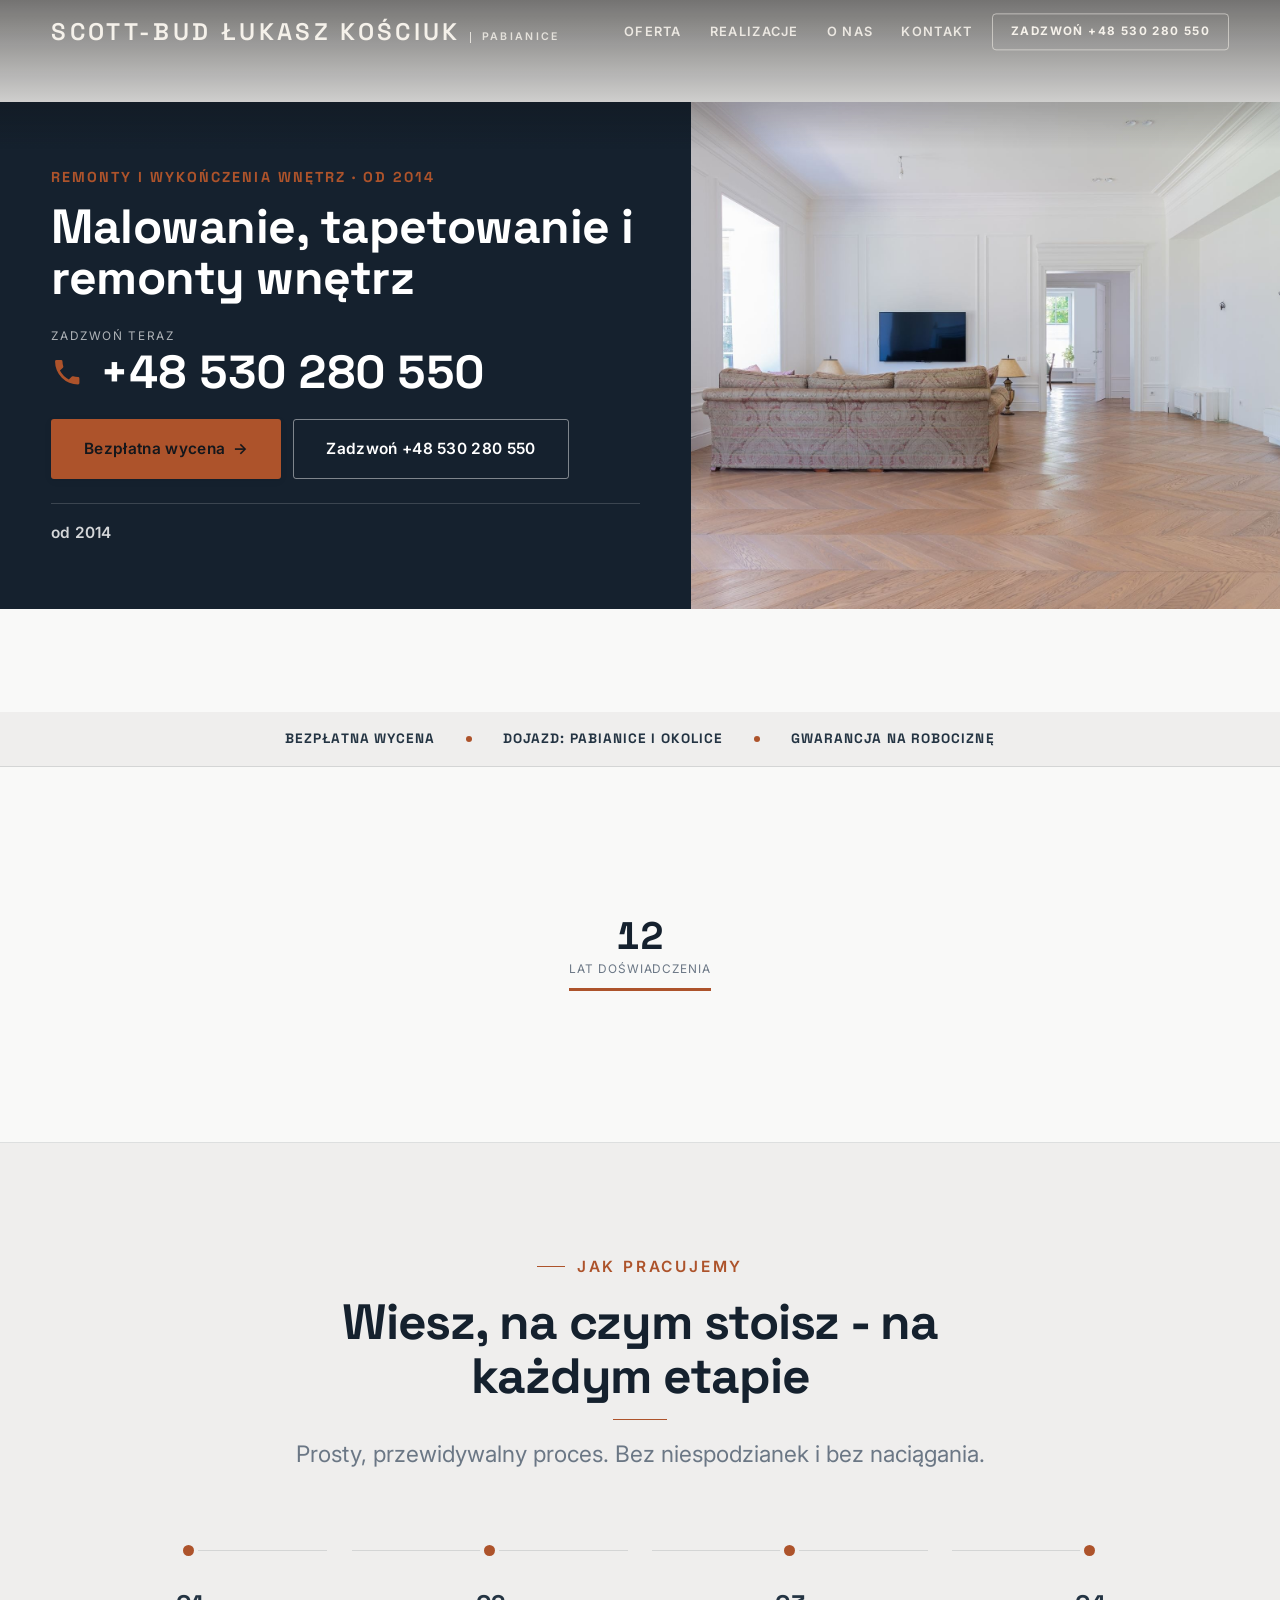
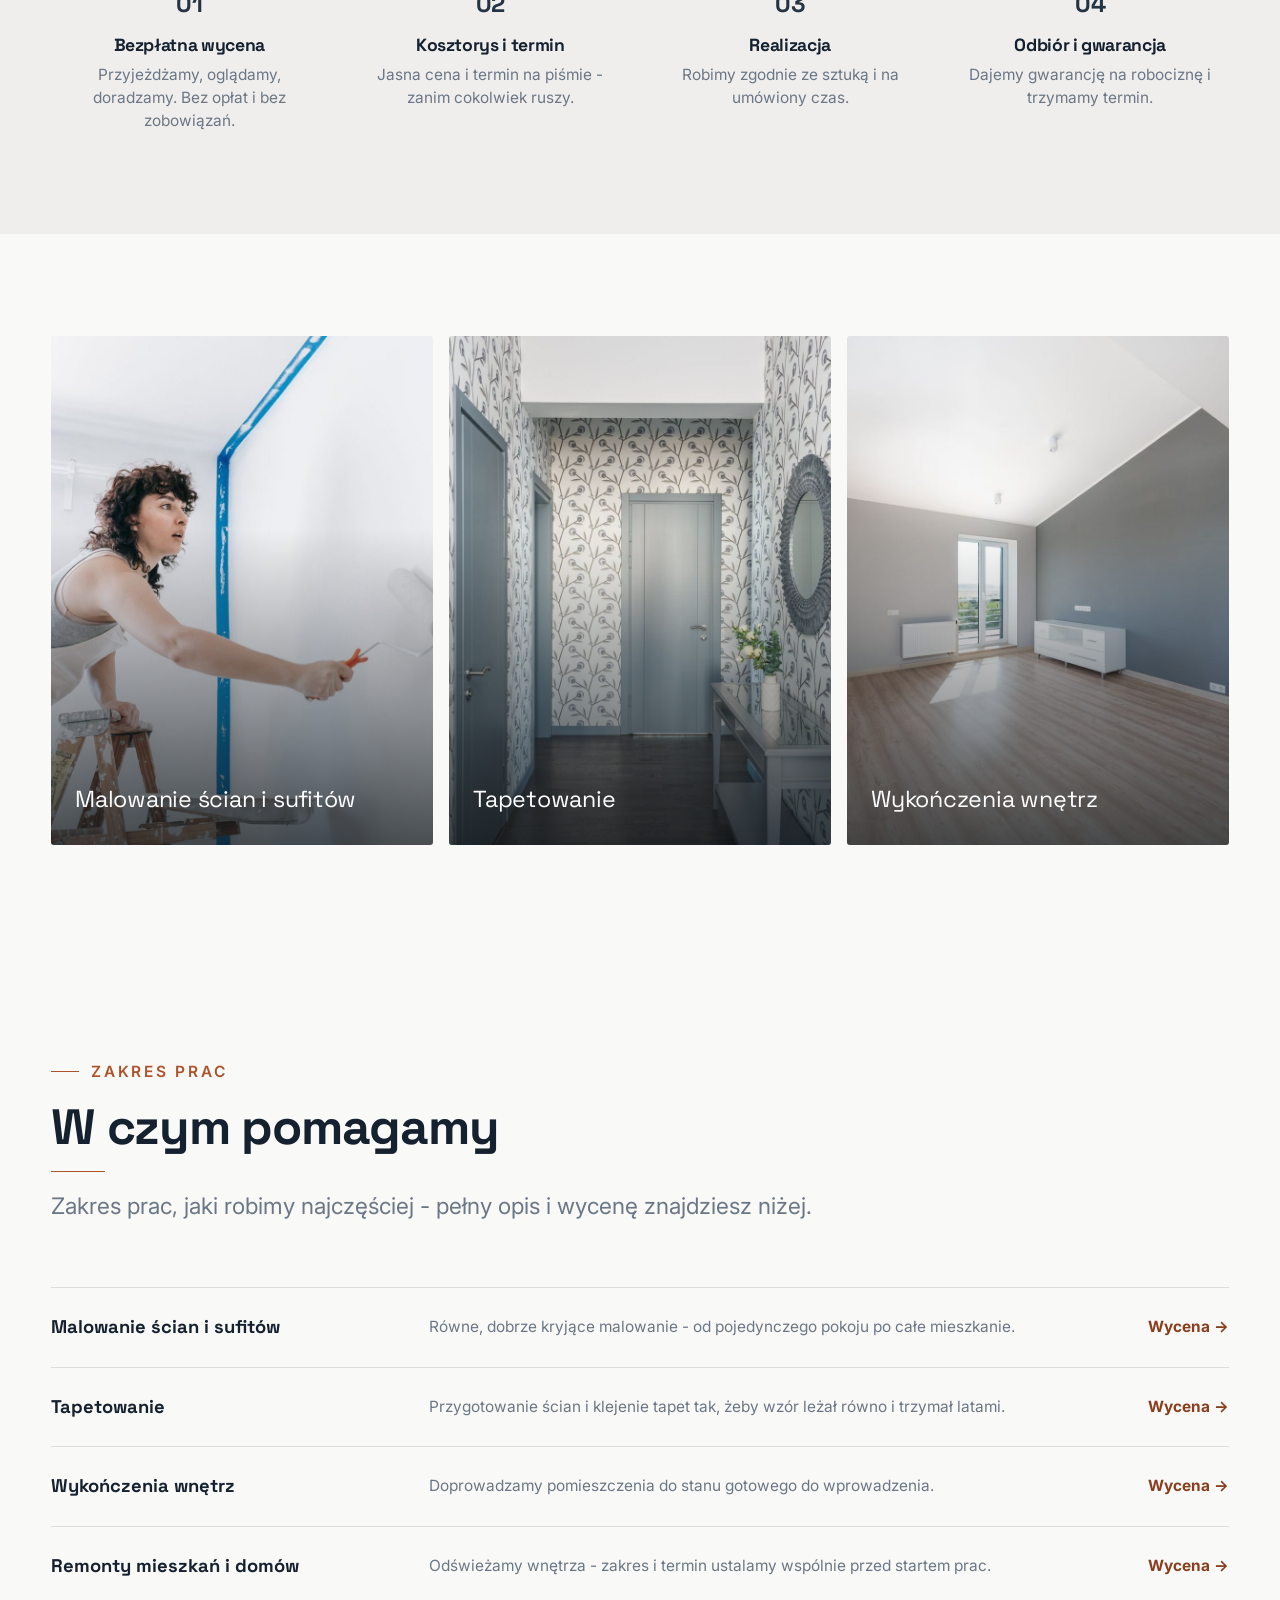
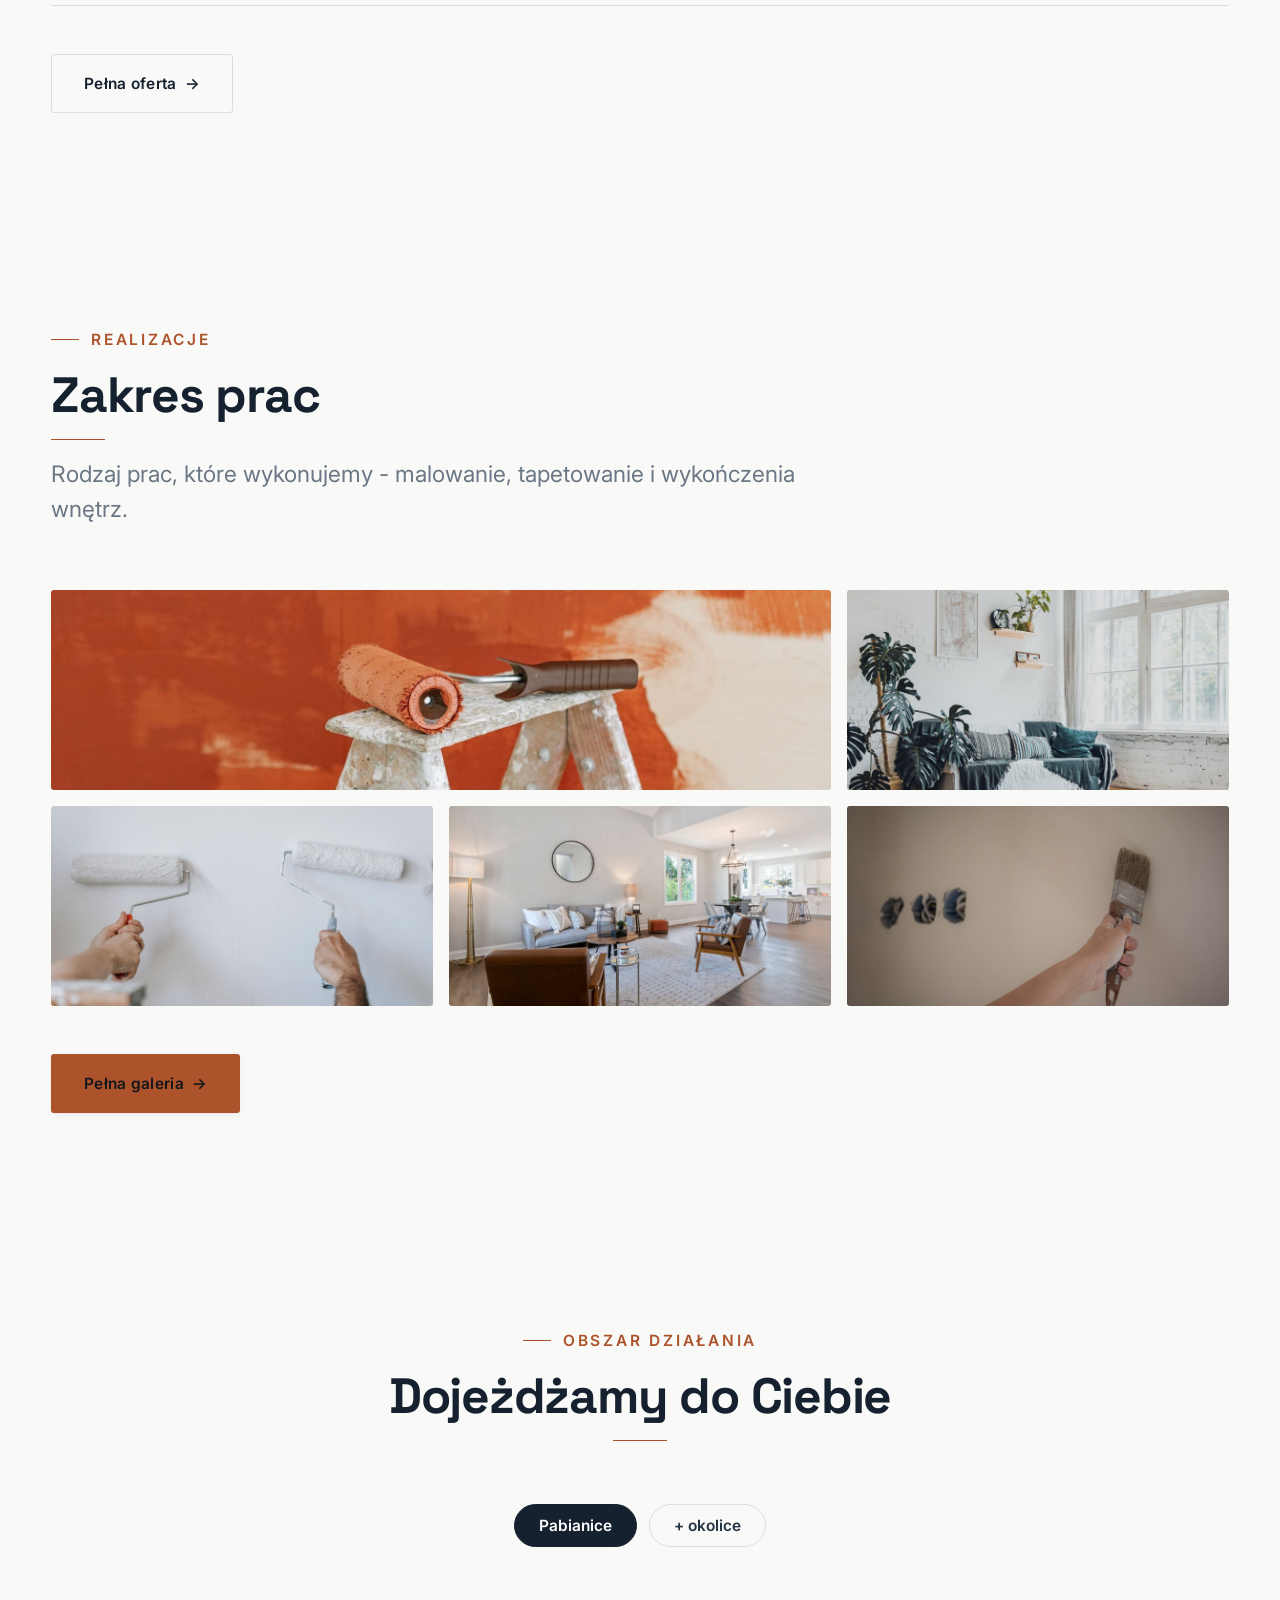
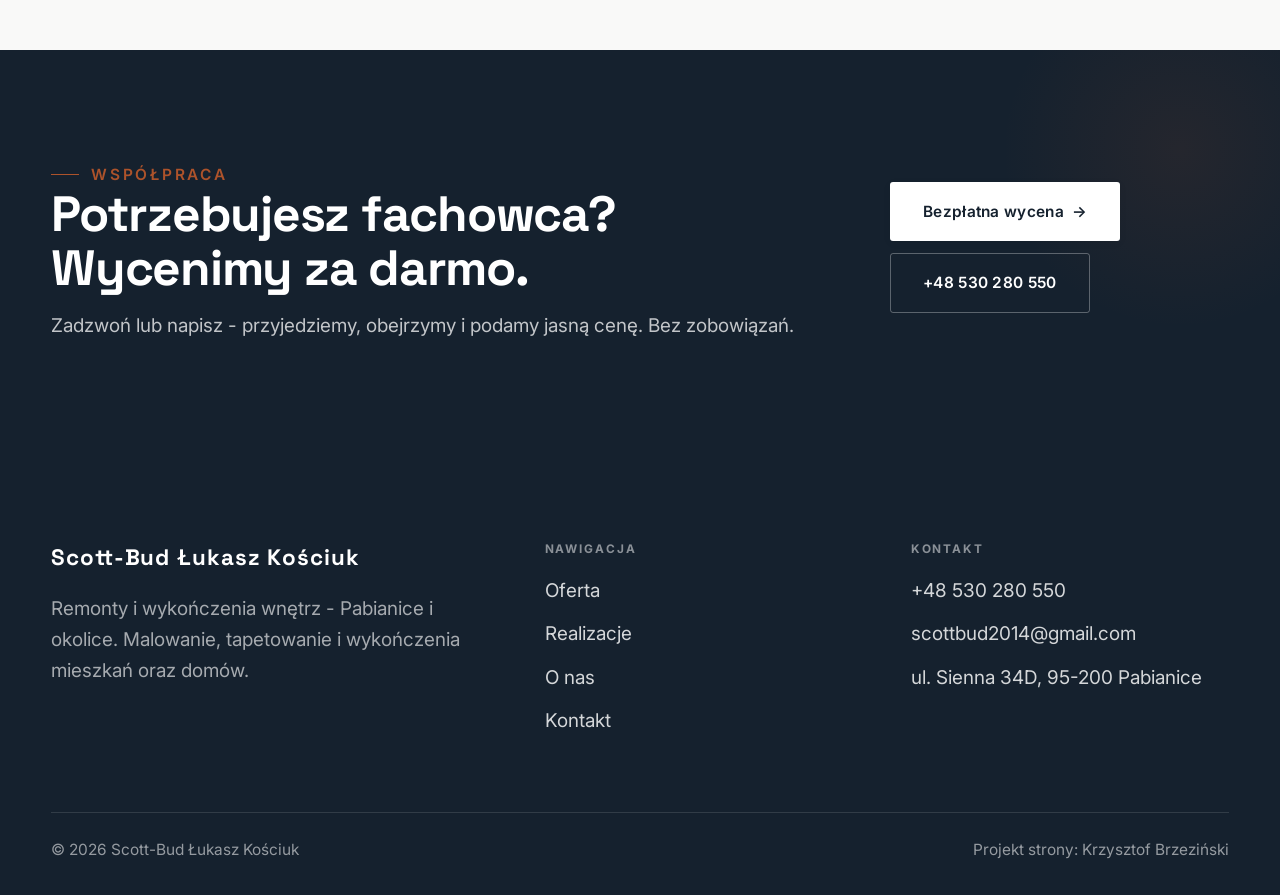
==== index.html @ e12929e9 "Strona demo: scott-bud-kosciuk-lukasz" ====
<!DOCTYPE html>
<html lang="pl">
<head>
<meta charset="UTF-8">
<meta name="viewport" content="width=device-width, initial-scale=1.0">
<title>Scott-Bud Łukasz Kościuk - Remonty i wykończenia wnętrz · Pabianice</title>
<meta name="description" content="Scott-Bud Łukasz Kościuk - malowanie, tapetowanie, remonty i wykończenia wnętrz. Pabianice i okolice, od 2014 roku. Wycena przed pracą. Zadzwoń i umów oględziny.">
<link rel="preconnect" href="https://fonts.googleapis.com">
<link rel="preconnect" href="https://fonts.gstatic.com" crossorigin>
<link href="https://fonts.googleapis.com/css2?family=Space+Grotesk:wght@500;600;700&family=Inter:wght@400;500;600&display=swap" rel="stylesheet">
<link rel="stylesheet" href="assets/styles.css">
</head>
<body>

<header class="nav">
  <div class="wrap nav-inner">
    <a class="brand" href="index.html"><span class="name">Scott-Bud Łukasz Kościuk</span><span class="sub">Pabianice</span></a>
    <nav class="nav-links">
      <a href="oferta.html">Oferta</a>
      <a href="realizacje.html">Realizacje</a>
      <a href="o-nas.html">O nas</a>
      <a href="kontakt.html">Kontakt</a>
      <a href="tel:+48530280550" class="btn btn-accent">Zadzwoń +48 530 280 550</a>
    </nav>
    <button class="nav-toggle" aria-label="Menu"><span></span><span></span><span></span></button>
  </div>
</header>

<section class="hero-fach">
  <img class="hf-photo" src="img/hero.jpg" alt="Scott-Bud Łukasz Kościuk">
  <div class="hf-panel">
      <span class="hf-kicker">Remonty i wykończenia wnętrz · od 2014</span>
      <h1 class="hf-title">Malowanie, tapetowanie i remonty wnętrz</h1>
      <a class="hf-phone" href="tel:+48530280550"><span class="hf-phone-lab">Zadzwoń teraz</span><span class="hf-phone-num"><svg class="ico-tel" width="16" height="16" viewBox="0 0 24 24" fill="none" aria-hidden="true"><path d="M6.6 10.8a15.5 15.5 0 0 0 6.6 6.6l2.2-2.2a1 1 0 0 1 1-.24 11.4 11.4 0 0 0 3.6.58 1 1 0 0 1 1 1V20a1 1 0 0 1-1 1A17 17 0 0 1 3 4a1 1 0 0 1 1-1h3.5a1 1 0 0 1 1 1c0 1.25.2 2.46.58 3.6a1 1 0 0 1-.25 1l-2.23 2.2Z" fill="currentColor"/></svg> +48 530 280 550</span></a>
      <div class="hf-actions">
        <a href="kontakt.html" class="btn btn-accent">Bezpłatna wycena <span class="arr">→</span></a>
        <a href="tel:+48530280550" class="btn btn-ghost hf-ghost">Zadzwoń +48 530 280 550</a>
      </div>
      <div class="hf-trust">od 2014</div>
  </div>
</section>
<section class="fach-promise">
  <div class="wrap">
    <ul class="fp-row reveal"><li>Bezpłatna wycena</li><li>Dojazd: Pabianice i okolice</li><li>Gwarancja na robociznę</li></ul>
  </div>
</section>
<section class="trust-bar">
  <div class="wrap">
    <div class="tb-stats">
      <div class="tb-stat reveal"><span class="tb-num">12</span><span class="tb-lab">lat doświadczenia</span></div>
    </div>
  </div>
</section>
<section class="proces fachowcy">
  <div class="wrap">
    <div class="head center reveal">
      <span class="eyebrow">Jak pracujemy</span>
      <h2>Wiesz, na czym stoisz - na każdym etapie</h2>
      <p>Prosty, przewidywalny proces. Bez niespodzianek i bez naciągania.</p>
    </div>
    <ol class="proces-line">
      <li class="reveal"><span class="pno">01</span><h3>Bezpłatna wycena</h3><p>Przyjeżdżamy, oglądamy, doradzamy. Bez opłat i bez zobowiązań.</p></li>
      <li class="reveal"><span class="pno">02</span><h3>Kosztorys i termin</h3><p>Jasna cena i termin na piśmie - zanim cokolwiek ruszy.</p></li>
      <li class="reveal"><span class="pno">03</span><h3>Realizacja</h3><p>Robimy zgodnie ze sztuką i na umówiony czas.</p></li>
      <li class="reveal"><span class="pno">04</span><h3>Odbiór i gwarancja</h3><p>Dajemy gwarancję na robociznę i trzymamy termin.</p></li>
    </ol>
  </div>
</section>
<section class="gateways-band">
  <div class="wrap">
    <div class="gateways">
      <a href="oferta.html" class="gateway reveal"><img src="img/g1.jpg" alt="Malowanie ścian i sufitów" loading="lazy"><span class="g-ttl">Malowanie ścian i sufitów</span></a>
      <a href="oferta.html" class="gateway reveal"><img src="img/g2.jpg" alt="Tapetowanie" loading="lazy"><span class="g-ttl">Tapetowanie</span></a>
      <a href="oferta.html" class="gateway reveal"><img src="img/g3.jpg" alt="Wykończenia wnętrz" loading="lazy"><span class="g-ttl">Wykończenia wnętrz</span></a>
    </div>
  </div>
</section>
<section class="fach-uslugi">
  <div class="wrap">
    <div class="head reveal">
      <span class="eyebrow">Zakres prac</span>
      <h2>W czym pomagamy</h2>
      <p>Zakres prac, jaki robimy najczęściej - pełny opis i wycenę znajdziesz niżej.</p>
    </div>
    <ul class="fu-list">
      <li class="fu-row reveal"><div class="fu-name">Malowanie ścian i sufitów</div><div class="fu-desc">Równe, dobrze kryjące malowanie - od pojedynczego pokoju po całe mieszkanie.</div><a class="fu-cta" href="kontakt.html">Wycena <span class="arr">→</span></a></li>
      <li class="fu-row reveal"><div class="fu-name">Tapetowanie</div><div class="fu-desc">Przygotowanie ścian i klejenie tapet tak, żeby wzór leżał równo i trzymał latami.</div><a class="fu-cta" href="kontakt.html">Wycena <span class="arr">→</span></a></li>
      <li class="fu-row reveal"><div class="fu-name">Wykończenia wnętrz</div><div class="fu-desc">Doprowadzamy pomieszczenia do stanu gotowego do wprowadzenia.</div><a class="fu-cta" href="kontakt.html">Wycena <span class="arr">→</span></a></li>
      <li class="fu-row reveal"><div class="fu-name">Remonty mieszkań i domów</div><div class="fu-desc">Odświeżamy wnętrza - zakres i termin ustalamy wspólnie przed startem prac.</div><a class="fu-cta" href="kontakt.html">Wycena <span class="arr">→</span></a></li>
    </ul>
    <div style="margin-top:var(--space-7)" class="reveal"><a href="oferta.html" class="btn btn-ghost">Pełna oferta <span class="arr">→</span></a></div>
  </div>
</section>
<section>
  <div class="wrap">
    <div class="head reveal">
      <span class="eyebrow">Realizacje</span>
      <h2>Zakres prac</h2>
      <p>Rodzaj prac, które wykonujemy - malowanie, tapetowanie i wykończenia wnętrz.</p>
    </div>
    <div class="gallery">
      <div class="tile t-two3 reveal"><img src="img/g4.jpg" alt="Kolor na ścianie" loading="lazy"><div class="cap">Kolor na ścianie</div></div>
      <div class="tile t-third reveal"><img src="img/g5.jpg" alt="Salon po remoncie" loading="lazy"><div class="cap">Salon po remoncie</div></div>
      <div class="tile t-third reveal"><img src="img/g6.jpg" alt="Przygotowanie do malowania" loading="lazy"><div class="cap">Przygotowanie do malowania</div></div>
      <div class="tile t-third reveal"><img src="img/g7.jpg" alt="Scott-Bud Łukasz Kościuk" loading="lazy"></div>
      <div class="tile t-third reveal"><img src="img/g8.jpg" alt="Scott-Bud Łukasz Kościuk" loading="lazy"></div>
    </div>
    <div style="margin-top:var(--space-7)" class="reveal"><a href="realizacje.html" class="btn btn-accent">Pełna galeria <span class="arr">→</span></a></div>
  </div>
</section>
<section class="obszar">
  <div class="wrap">
    <div class="head center reveal">
      <span class="eyebrow">Obszar działania</span>
      <h2>Dojeżdżamy do Ciebie</h2>
    </div>
    <ul class="obszar-list reveal"><li class="is-home">Pabianice</li><li>+ okolice</li></ul>
  </div>
</section>
<section class="cta">
  <div class="wrap">
    <div class="reveal">
      <span class="eyebrow">Współpraca</span>
      <h2>Potrzebujesz fachowca? Wycenimy za darmo.</h2>
      <p>Zadzwoń lub napisz - przyjedziemy, obejrzymy i podamy jasną cenę. Bez zobowiązań.</p>
    </div>
    <div class="cta-actions reveal">
      <a href="kontakt.html" class="btn btn-light">Bezpłatna wycena <span class="arr">→</span></a>
      <a href="tel:+48530280550" class="btn btn-ghost" style="color:#fff;border-color:rgba(255,255,255,.3)">+48 530 280 550</a>
    </div>
  </div>
</section>

<footer>
  <div class="wrap">
    <div class="foot-grid">
      <div class="foot-brand">
        <div class="name">Scott-Bud Łukasz Kościuk</div>
        <p>Remonty i wykończenia wnętrz - Pabianice i okolice. Malowanie, tapetowanie i wykończenia mieszkań oraz domów.</p>
      </div>
      <div class="foot-col">
        <h4>Nawigacja</h4>
        <a href="oferta.html">Oferta</a>
        <a href="realizacje.html">Realizacje</a>
        <a href="o-nas.html">O nas</a>
        <a href="kontakt.html">Kontakt</a>
      </div>
      <div class="foot-col">
        <h4>Kontakt</h4>
        <a href="tel:+48530280550">+48 530 280 550</a>
        <a href="mailto:scottbud2014@gmail.com">scottbud2014@gmail.com</a>
        <p>ul. Sienna 34D, 95-200 Pabianice</p>
      </div>
    </div>
    <div class="foot-bot">
      <span>© 2026 Scott-Bud Łukasz Kościuk</span>
      <span>Projekt strony: Krzysztof Brzeziński</span>
    </div>
  </div>
</footer>
<div class="sticky-call"><a class="sc-call" href="tel:+48530280550"><svg class="ico-tel" width="16" height="16" viewBox="0 0 24 24" fill="none" aria-hidden="true"><path d="M6.6 10.8a15.5 15.5 0 0 0 6.6 6.6l2.2-2.2a1 1 0 0 1 1-.24 11.4 11.4 0 0 0 3.6.58 1 1 0 0 1 1 1V20a1 1 0 0 1-1 1A17 17 0 0 1 3 4a1 1 0 0 1 1-1h3.5a1 1 0 0 1 1 1c0 1.25.2 2.46.58 3.6a1 1 0 0 1-.25 1l-2.23 2.2Z" fill="currentColor"/></svg> Zadzwoń</a><a class="sc-quote" href="kontakt.html">Bezpłatna wycena</a></div>

<script src="assets/main.js"></script>
</body>
</html>
---- assets/styles.css ----
/* ============================================================
   STOLBASZ — premium, architektoniczny B2B fit-out
   Jasna paleta, zero brązu. System wg premium-web-craft.
   Projekt strony: Krzysztof Brzeziński
   ============================================================ */

:root{
  /* PALETA — jasna, architektoniczna, chłodna */
  --paper:#F4F6F8;          /* główne tło */
  --paper-2:#E7EBEF;        /* sekcje alternatywne (chłodny jasny szary) */
  --paper-3:#E7EBEF;        /* delikatne wypełnienia */
  --ink:#15212E;            /* tekst główny — chłodny grafit */
  --ink-soft:#243443;       /* nagłówki drugorzędne */
  --muted:#6B7785;          /* tekst poboczny */
  --line:rgba(21,33,46,.12);/* hairline */
  --accent:#E8A317;         /* stonowany petrol-slate — jedyny akcent */
  --accent-d:#C9870C;
  --accent-soft:rgba(232,163,23,.10);
  --dark:#15212E;           /* sekcje ciemne (stopka/CTA) */

  /* ODSTĘPY — skala 4/8 */
  --space-1:4px; --space-2:8px; --space-3:12px; --space-4:16px; --space-5:24px;
  --space-6:32px; --space-7:48px; --space-8:64px; --space-9:96px; --space-10:128px;

  /* TYPOGRAFIA — fluid clamp() (skala podbita 16.07.2026: większe, czytelniejsze litery — uwaga Adama) */
  --text-sm:clamp(.9rem,.87rem + .12vw,1rem);
  --text-base:clamp(1.08rem,1.04rem + .18vw,1.2rem);
  --text-lg:clamp(1.24rem,1.15rem + .34vw,1.44rem);
  --text-h3:clamp(1.34rem,1.22rem + .55vw,1.66rem);
  --text-h2:clamp(2.1rem,1.66rem + 2.1vw,3.1rem);
  --text-h1:clamp(2.9rem,2.1rem + 4vw,5.1rem);

  /* PROMIENIE — architektoniczne, raczej ostre */
  --r-sm:3px; --r-md:6px; --r-lg:10px;

  /* RUCH */
  --ease:cubic-bezier(.25,.46,.45,.94); --dur:.24s;

  /* CIENIE — miękkie, warstwowe */
  --sh-sm:0 1px 2px rgba(16,24,32,.04), 0 2px 8px rgba(16,24,32,.05);
  --sh-md:0 2px 6px rgba(16,24,32,.05), 0 12px 28px -8px rgba(16,24,32,.12);
  --sh-lg:0 6px 14px rgba(16,24,32,.07), 0 26px 56px -18px rgba(16,24,32,.22);

  --hairline:1px solid var(--line);

  --font-display:'Space Grotesk','Inter',sans-serif;
  --font-body:'Inter',sans-serif;
}

*{box-sizing:border-box;margin:0;padding:0}
html{scroll-behavior:smooth}
body{
  font-family:var(--font-body);
  font-size:var(--text-base);
  line-height:1.65;
  color:var(--ink);
  background:var(--paper);
  -webkit-font-smoothing:antialiased;
  text-rendering:optimizeLegibility;
}
img{max-width:100%;display:block}
a{color:inherit;text-decoration:none}

.wrap{width:min(92%,1180px);margin-inline:auto}
section{padding-block:clamp(52px,6.5vw,96px)}

h1,h2,h3{font-family:var(--font-display);font-weight:700;line-height:1.08;letter-spacing:-.02em;color:var(--ink)}
h1{font-size:var(--text-h1);letter-spacing:-.035em}
h2{font-size:var(--text-h2);letter-spacing:-.025em}
h3{font-size:var(--text-h3)}
p{max-width:65ch}

.eyebrow{
  font-family:var(--font-body);
  font-size:var(--text-sm);
  font-weight:600;
  letter-spacing:.18em;
  text-transform:uppercase;
  color:var(--accent);
  display:inline-flex;align-items:center;gap:var(--space-3);
}
.eyebrow::before{content:"";width:28px;height:1px;background:var(--accent);display:inline-block}

.muted{color:var(--muted)}
.lead{font-size:var(--text-lg);line-height:1.55;color:var(--ink-soft);max-width:50ch}

/* ---------- BUTTONS ---------- */
.btn{
  display:inline-flex;align-items:center;gap:var(--space-2);
  font-weight:600;font-size:var(--text-sm);letter-spacing:.02em;
  padding:var(--space-4) var(--space-6);
  border-radius:var(--r-sm);
  transition:transform var(--dur) var(--ease),box-shadow var(--dur) var(--ease),background var(--dur) var(--ease);
  cursor:pointer;border:1px solid transparent;
}
.btn-accent{background:var(--accent);color:#fff;box-shadow:var(--sh-sm)}
.btn-accent:hover{background:var(--accent-d);transform:translateY(-2px);box-shadow:var(--sh-md)}
.btn-accent:active{transform:translateY(0);box-shadow:var(--sh-sm)}
.btn-ghost{background:transparent;color:var(--ink);border-color:var(--line)}
.btn-ghost:hover{border-color:var(--accent);color:var(--accent);transform:translateY(-2px)}
.btn-light{background:#fff;color:var(--ink);box-shadow:var(--sh-sm)}
.btn-light:hover{transform:translateY(-2px);box-shadow:var(--sh-md)}
.btn .arr{transition:transform var(--dur) var(--ease)}
.btn:hover .arr{transform:translateX(4px)}

/* ---------- NAV ---------- */
.nav{
  position:sticky;top:0;z-index:50;
  background:color-mix(in srgb,var(--paper) 88%,transparent);
  backdrop-filter:saturate(140%) blur(10px);
  border-bottom:var(--hairline);
}
.nav-inner{display:flex;align-items:center;justify-content:space-between;height:72px}
.brand{display:flex;flex-direction:column;line-height:1}
.brand .name{font-family:var(--font-display);font-weight:800;font-size:1.35rem;letter-spacing:.04em}
.brand .sub{font-size:.62rem;letter-spacing:.34em;text-transform:uppercase;color:var(--muted);margin-top:5px}
.nav-links{display:flex;align-items:center;gap:var(--space-6)}
.nav-links a{font-size:var(--text-sm);font-weight:500;color:var(--ink-soft);position:relative;padding-block:4px;transition:color var(--dur) var(--ease)}
.nav-links a::after{content:"";position:absolute;left:0;bottom:0;width:0;height:1.5px;background:var(--accent);transition:width var(--dur) var(--ease)}
.nav-links a:hover,.nav-links a.active{color:var(--ink)}
.nav-links a:hover::after,.nav-links a.active::after{width:100%}
.nav-links .btn{padding:var(--space-2) var(--space-5)}
/* przyciski w nav: właściwy kolor (przebij .nav-links a) + bez podkreślenia */
.nav-links a.btn-accent{color:#fff}
.nav-links a.btn-ghost,.nav-links a.btn-light{color:var(--ink)}
.nav-links a.btn::after{display:none}
.nav-toggle{display:none;background:none;border:none;cursor:pointer;flex-direction:column;gap:5px;padding:8px}
.nav-toggle span{width:24px;height:2px;background:var(--ink);transition:var(--dur)}

/* ---------- HERO (split) ---------- */
.hero{position:relative;overflow:hidden;border-bottom:var(--hairline)}
.hero-grid{display:grid;grid-template-columns:1.05fr .95fr;gap:clamp(24px,4vw,60px);align-items:center;
  padding-block:clamp(36px,4.5vw,64px)}
.hero-copy .eyebrow{margin-bottom:var(--space-5)}
.hero-copy h1{margin-bottom:var(--space-5)}
.hero-copy .lead{margin-bottom:var(--space-7)}
.hero-actions{display:flex;flex-wrap:wrap;gap:var(--space-4)}
.hero-art{position:relative;aspect-ratio:4/3;border-radius:var(--r-lg);overflow:hidden;box-shadow:var(--sh-lg)}
.hero-art img{width:100%;height:100%;object-fit:cover}
.hero-art::after{content:"";position:absolute;inset:0;background:linear-gradient(180deg,transparent 55%,rgba(18,24,28,.28))}
.hero-badge{position:absolute;left:var(--space-5);bottom:var(--space-5);z-index:2;
  background:rgba(252,252,251,.94);backdrop-filter:blur(4px);
  border-radius:var(--r-md);padding:var(--space-4) var(--space-5);box-shadow:var(--sh-md);max-width:78%}
.hero-badge strong{display:block;font-family:var(--font-display);font-size:1rem;letter-spacing:-.01em}
.hero-badge span{font-size:var(--text-sm);color:var(--muted)}

/* ---------- HERO duży / kinowy (strona główna) ---------- */
.hero-cine{position:relative;min-height:clamp(560px,82vh,840px);min-height:clamp(560px,82svh,840px);display:flex;align-items:center;overflow:hidden;border-bottom:var(--hairline)}
.hero-cine>img{position:absolute;inset:0;width:100%;height:100%;object-fit:cover;z-index:0}
.hero-cine::after{content:"";position:absolute;inset:0;z-index:1;
  background:linear-gradient(95deg,rgba(13,18,23,.86) 0%,rgba(13,18,23,.64) 32%,rgba(13,18,23,.24) 62%,rgba(13,18,23,.04) 100%)}
.hero-cine .wrap{position:relative;z-index:2;padding-block:var(--space-8)}
.hero-cine .hero-copy{max-width:660px}
.hero-cine .eyebrow{color:#fff;margin-bottom:var(--space-5)}
.hero-cine .eyebrow::before{background:#fff}
.hero-cine h1{color:#fff;margin-bottom:var(--space-5);font-size:clamp(2.9rem,2rem + 4.4vw,5.2rem)}
.hero-cine .lead{color:rgba(255,255,255,.92);max-width:48ch;margin-bottom:var(--space-7)}
.hero-cine .hero-actions{display:flex;flex-wrap:wrap;gap:var(--space-4)}
@media(max-width:680px){
  .hero-cine{min-height:clamp(520px,76vh,640px);min-height:clamp(520px,76svh,640px);align-items:flex-end}
  .hero-cine::after{background:linear-gradient(0deg,rgba(13,18,23,.9) 6%,rgba(13,18,23,.45) 55%,rgba(13,18,23,.25) 100%)}
  .hero-cine .wrap{padding-bottom:var(--space-9)}
}

/* full-bleed hero variant (podstrony) */
.pagehead{position:relative;min-height:46vh;min-height:46svh;display:flex;align-items:flex-end;overflow:hidden;border-bottom:var(--hairline)}
.pagehead img{position:absolute;inset:0;width:100%;height:100%;object-fit:cover}
.pagehead::after{content:"";position:absolute;inset:0;background:linear-gradient(180deg,rgba(18,24,28,.25),rgba(18,24,28,.62))}
.pagehead .wrap{position:relative;z-index:2;padding-block:var(--space-9);color:#fff}
.pagehead h1{color:#fff;max-width:18ch}
.pagehead .eyebrow{color:#fff}
.pagehead .eyebrow::before{background:#fff}
.pagehead p{color:rgba(255,255,255,.86);margin-top:var(--space-4);max-width:54ch}

/* ---------- STRIP (pasek skrótów / liczby) ---------- */
.strip{background:var(--dark);color:#fff}
.strip .wrap{display:grid;grid-template-columns:repeat(4,1fr);gap:var(--space-6);padding-block:var(--space-8)}
.strip .item .k{font-family:var(--font-display);font-size:clamp(1.6rem,1.2rem + 1.4vw,2.4rem);font-weight:800;letter-spacing:-.02em;color:#fff}
.strip .item .v{font-size:var(--text-sm);color:rgba(255,255,255,.66);margin-top:var(--space-2);line-height:1.45}
.strip .item{border-left:2px solid var(--accent);padding-left:var(--space-5)}

/* ---------- SECTION HEAD ---------- */
.head{max-width:48rem;margin-bottom:var(--space-8)}
.head.center{margin-inline:auto;text-align:center}
.head .eyebrow{margin-bottom:var(--space-4)}
.head h2{margin-bottom:var(--space-4)}
.head p{color:var(--muted);font-size:var(--text-lg);line-height:1.55}
.head.center p{margin-inline:auto}

/* ---------- INTRO SPLIT ---------- */
.split{display:grid;grid-template-columns:.92fr 1.08fr;gap:clamp(28px,5vw,80px);align-items:center}
.split.rev{grid-template-columns:1.08fr .92fr}
.split.rev .split-art{order:-1}
.split-art{position:relative;aspect-ratio:5/4;border-radius:var(--r-lg);overflow:hidden;box-shadow:var(--sh-lg)}
.split-art img{width:100%;height:100%;object-fit:cover}
.split-copy h2{margin-bottom:var(--space-5)}
.split-copy p+p{margin-top:var(--space-4)}
.split-copy .btn{margin-top:var(--space-6)}

/* ---------- SERVICES (zakres) ---------- */
.svc-grid{display:grid;grid-template-columns:repeat(auto-fit,minmax(280px,1fr));gap:var(--space-5)}
.svc{background:#fff;border:var(--hairline);border-radius:var(--r-md);padding:var(--space-7) var(--space-6);
  transition:transform var(--dur) var(--ease),box-shadow var(--dur) var(--ease),border-color var(--dur) var(--ease);
  position:relative;overflow:hidden}
.svc::before{content:"";position:absolute;left:0;top:0;width:3px;height:0;background:var(--accent);transition:height var(--dur) var(--ease)}
.svc:hover{transform:translateY(-4px);box-shadow:var(--sh-md);border-color:transparent}
.svc:hover::before{height:100%}
.svc .ic{font-family:var(--font-display);font-size:.8rem;font-weight:700;letter-spacing:.12em;color:var(--accent);margin-bottom:var(--space-4)}
.svc h3{margin-bottom:var(--space-3);font-size:1.22rem}
.svc p{color:var(--muted);font-size:var(--text-base);line-height:1.6}

/* big detailed service rows */
.svc-row{display:grid;grid-template-columns:.8fr 1.2fr;gap:clamp(20px,4vw,60px);align-items:center;padding-block:var(--space-8)}
.svc-row+.svc-row{border-top:var(--hairline)}
.svc-row.rev{grid-template-columns:1.2fr .8fr}
.svc-row.rev .svc-row-art{order:-1}
.svc-row-art{aspect-ratio:4/3;border-radius:var(--r-md);overflow:hidden;box-shadow:var(--sh-md)}
.svc-row-art img{width:100%;height:100%;object-fit:cover}
.svc-row h3{font-size:1.5rem;margin-bottom:var(--space-4)}
.svc-row .num{font-family:var(--font-display);font-size:.85rem;font-weight:700;letter-spacing:.14em;color:var(--accent);display:block;margin-bottom:var(--space-3)}
.svc-row ul{list-style:none;margin-top:var(--space-4);display:flex;flex-direction:column;gap:var(--space-2)}
.svc-row li{position:relative;padding-left:var(--space-5);color:var(--muted);font-size:var(--text-base)}
.svc-row li::before{content:"";position:absolute;left:0;top:.62em;width:8px;height:1px;background:var(--accent)}

/* ---------- GALLERY (realizacje) ---------- */
.gallery{display:grid;grid-template-columns:repeat(12,1fr);gap:var(--space-4);grid-auto-rows:200px}
/* GALERIA MASONRY — pionowe zdjęcia (portrety beauty/wellness) bez przycinania: kolumny, height auto */
.gallery-masonry{column-count:3;column-gap:var(--space-4)}
@media(max-width:900px){.gallery-masonry{column-count:2}}
@media(max-width:560px){.gallery-masonry{column-count:1}}
.gallery-masonry .m-tile{break-inside:avoid;margin:0 0 var(--space-4);padding:0;position:relative;overflow:hidden;border-radius:var(--r-md);border:1px solid var(--line)}
.gallery-masonry .m-tile img{width:100%;height:auto;display:block}
.gallery-masonry .m-tile .cap{position:absolute;left:0;right:0;bottom:0;padding:var(--space-4);color:#fff;background:linear-gradient(0deg,rgba(0,0,0,.55),transparent);font-size:var(--text-sm)}
.gallery-masonry .m-tile .cap small{display:block;font-weight:400;opacity:.78;letter-spacing:.04em;text-transform:uppercase;font-size:.66rem;margin-top:3px}
.tile{position:relative;overflow:hidden;border-radius:var(--r-md);box-shadow:var(--sh-sm);
  transition:transform var(--dur) var(--ease),box-shadow var(--dur) var(--ease)}
.tile img{width:100%;height:100%;object-fit:cover;transition:transform .6s var(--ease)}
.tile:hover{box-shadow:var(--sh-md)}
.tile:hover img{transform:scale(1.05)}
.tile .cap{position:absolute;left:0;right:0;bottom:0;padding:var(--space-5) var(--space-4) var(--space-4);
  background:linear-gradient(transparent,rgba(18,24,28,.78));color:#fff;
  font-size:var(--text-sm);font-weight:600;letter-spacing:.01em;
  opacity:0;transform:translateY(8px);transition:var(--dur) var(--ease)}
.tile:hover .cap{opacity:1;transform:translateY(0)}
.tile .cap small{display:block;font-weight:400;opacity:.78;letter-spacing:.04em;text-transform:uppercase;font-size:.66rem;margin-top:3px}
/* bento spans */
.t-wide{grid-column:span 6}
.t-tall{grid-column:span 6;grid-row:span 2}
.t-std{grid-column:span 6}
.t-third{grid-column:span 4}
.t-two3{grid-column:span 8}

/* ---------- TRUST / WIARYGODNOŚĆ ---------- */
.trust{background:var(--paper-2)}
.trust-grid{display:grid;grid-template-columns:repeat(auto-fit,minmax(240px,1fr));gap:var(--space-5);margin-top:var(--space-7)}
.trust-card{background:#fff;border-radius:var(--r-md);padding:var(--space-7) var(--space-6);box-shadow:var(--sh-sm);border-top:3px solid var(--accent)}
.trust-card .big{font-family:var(--font-display);font-size:clamp(1.8rem,1.3rem + 1.6vw,2.6rem);font-weight:800;letter-spacing:-.02em;color:var(--ink);line-height:1}
.trust-card h3{font-size:1.12rem;margin:var(--space-3) 0 var(--space-2)}
.trust-card p{color:var(--muted);font-size:var(--text-base);line-height:1.55}

/* ---------- CTA band ---------- */
.cta{background:var(--dark);color:#fff;position:relative;overflow:hidden}
.cta .wrap{display:grid;grid-template-columns:1.4fr .6fr;gap:var(--space-7);align-items:center;position:relative;z-index:2}
.cta h2{color:#fff;max-width:20ch}
.cta p{color:rgba(255,255,255,.74);margin-top:var(--space-4)}
.cta-actions{display:flex;flex-direction:column;gap:var(--space-3);align-items:flex-start}
.cta::before{content:"";position:absolute;right:-80px;top:-80px;width:360px;height:360px;border-radius:50%;
  background:radial-gradient(circle,var(--accent-soft),transparent 70%)}

/* ---------- CONTACT ---------- */
.contact-grid{display:grid;grid-template-columns:.85fr 1.15fr;gap:clamp(28px,4vw,56px);align-items:start}
.info-list{display:flex;flex-direction:column;gap:var(--space-2)}
.info-row{display:flex;gap:var(--space-4);align-items:flex-start;padding-block:var(--space-4);border-bottom:var(--hairline)}
.info-row .ic{flex:none;width:42px;height:42px;display:grid;place-items:center;border-radius:50%;
  background:var(--accent-soft);color:var(--accent);font-size:1.05rem}
.info-row .lbl{font-size:.72rem;letter-spacing:.14em;text-transform:uppercase;color:var(--muted)}
.info-row .val{font-weight:600;font-size:var(--text-base);margin-top:2px}
.info-row a.val:hover{color:var(--accent)}
.map{border:none;border-radius:var(--r-lg);box-shadow:var(--sh-md);width:100%;height:100%;min-height:380px;filter:grayscale(.2) contrast(1.02)}
.form{background:#fff;border:var(--hairline);border-radius:var(--r-lg);padding:clamp(24px,3vw,40px);box-shadow:var(--sh-sm)}
.form .fld{margin-bottom:var(--space-5)}
.form label{display:block;font-size:var(--text-sm);font-weight:600;margin-bottom:var(--space-2)}
.form input,.form textarea{width:100%;font-family:inherit;font-size:var(--text-base);color:var(--ink);
  padding:var(--space-4);border:var(--hairline);border-radius:var(--r-sm);background:var(--paper);transition:border-color var(--dur)}
.form input:focus,.form textarea:focus{outline:none;border-color:var(--accent);background:#fff}
.form textarea{resize:vertical;min-height:120px}
.form .note{font-size:var(--text-sm);color:var(--muted);margin-top:var(--space-3)}

/* ---------- FOOTER ---------- */
footer{background:var(--dark);color:#fff;padding-block:var(--space-9) var(--space-6)}
.foot-grid{display:grid;grid-template-columns:1.4fr 1fr 1fr;gap:var(--space-7);margin-bottom:var(--space-8)}
.foot-brand .name{font-family:var(--font-display);font-weight:800;font-size:1.4rem;letter-spacing:.04em}
.foot-brand p{color:rgba(255,255,255,.62);margin-top:var(--space-4);font-size:var(--text-base);max-width:38ch}
.foot-col h4{font-size:.74rem;letter-spacing:.16em;text-transform:uppercase;color:rgba(255,255,255,.5);margin-bottom:var(--space-4)}
.foot-col a,.foot-col p{display:block;color:rgba(255,255,255,.82);font-size:var(--text-base);margin-bottom:var(--space-3)}
.foot-col a:hover{color:#fff}
.foot-bot{border-top:1px solid rgba(255,255,255,.12);padding-top:var(--space-5);display:flex;justify-content:space-between;flex-wrap:wrap;gap:var(--space-3);
  font-size:var(--text-sm);color:rgba(255,255,255,.55)}
.foot-bot a:hover{color:#fff}

/* ---------- REVEAL ---------- */
.reveal{opacity:0;transform:translateY(22px);transition:opacity .6s var(--ease),transform .6s var(--ease)}
.reveal.in{opacity:1;transform:none}

/* ---------- RESPONSIVE ---------- */
@media(max-width:920px){
  .hero-grid,.split,.split.rev,.svc-row,.svc-row.rev,.cta .wrap,.contact-grid,.foot-grid{grid-template-columns:1fr}
  .split.rev .split-art,.svc-row.rev .svc-row-art{order:0}
  .hero-art{aspect-ratio:16/10;max-height:420px}
  .strip .wrap{grid-template-columns:repeat(2,1fr);gap:var(--space-7)}
  .gallery{grid-auto-rows:180px}
  .t-wide,.t-tall,.t-std,.t-third,.t-two3{grid-column:span 6}
  .t-tall{grid-row:span 1}
  .cta-actions{flex-direction:row;flex-wrap:wrap}
  .foot-grid{gap:var(--space-6)}
}
@media(max-width:680px){
  .nav-links{position:fixed;inset:72px 0 auto 0;background:var(--paper);flex-direction:column;align-items:stretch;
    gap:0;padding:var(--space-4) 6%;border-bottom:var(--hairline);box-shadow:var(--sh-md);
    transform:translateY(-120%);transition:transform var(--dur) var(--ease)}
  .nav-links.open{transform:translateY(0)}
  .nav-links a{padding-block:var(--space-4);border-bottom:var(--hairline)}
  .nav-links .btn{margin-top:var(--space-3);justify-content:center}
  .nav-toggle{display:flex}
  .strip .wrap{grid-template-columns:1fr}
  .gallery{grid-template-columns:repeat(6,1fr)}
  .foot-grid{grid-template-columns:1fr}
}
@media(prefers-reduced-motion:reduce){
  *{animation-duration:.01ms!important;transition:none!important}
  .reveal{opacity:1!important;transform:none!important}
  html{scroll-behavior:auto}
}

/* ============================================================
   PREMIUM LAYER — destylat deep-researchu branż (anty-AI, spokój).
   Zmienne STOLBASZ (--accent/--ink/--paper/--line/--dark). Ruch ledwo
   zauważalny, krzywa cubic-bezier(.16,.84,.44,1); prefers-reduced-motion
   pokryte blanketem wyżej. Karty hairline zamiast cieni = #1 sygnał „nie-AI".
   ============================================================ */

/* więcej oddechu między sekcjami (liderzy: 110-130px) */
section{padding-block:clamp(64px,8vw,128px)}

/* 1) Aksamitny reveal — dłuższa, miękka krzywa zamiast „skoku" */
.reveal{transition:opacity .9s cubic-bezier(.16,.84,.44,1),transform .9s cubic-bezier(.16,.84,.44,1);will-change:opacity,transform}
/* stagger TYLKO w galerii (tam pozycja = porządek dzieci) */
.gallery .reveal:nth-child(2){transition-delay:.07s}
.gallery .reveal:nth-child(3){transition-delay:.14s}
.gallery .reveal:nth-child(4){transition-delay:.21s}
.gallery .reveal:nth-child(5){transition-delay:.28s}
.gallery .reveal:nth-child(6){transition-delay:.35s}

/* 2) Hero STATYCZNY na .hero-cine — Ken Burns CAŁKIEM WYŁĄCZONY 26.06 (3. zgłoszenie Szymona).
   GENEZA: animowanie scale na <img> hero z teksturami (cegły/framugi) re-samplinguje obraz
   klatka po klatce → na części ekranów drobne drganie/shimmer = „heroshot się trzęsie".
   translateY usunięto wcześniej, scale-only + will-change/GPU NIE wystarczyły do GWARANCJI gładkości.
   Krzysztof zażądał pewności („make sure, że błąd się nie pojawi") > efekt. Zero animacji = 0% drgania.
   Delikatny zoom zostaje TYLKO w pełnoekranowych hero gastro/studio (hg-bg/hs-bg — tło, inny
   mechanizm, chwalone, nigdy nie zgłaszane). NIE wracać do KB na .hero-cine bez realnego testu
   na sprzęcie klienta — to ryzyko regresji „trzęsienia”. */
/* BEZPIECZNY "wow" na hero = jednorazowy FADE-IN (opacity), nie zoom.
   opacity nie dotyka bitmapy → gładkie na KAŻDYM zdjęciu/ekranie/GPU, zero ryzyka migotania.
   Geometryczny ruch (scale/translate) na .hero-cine jest ZAKAZANY (bramka pilnuje). */
@keyframes heroFade{from{opacity:0}to{opacity:1}}
.hero-cine>img{transform:none;animation:heroFade 1.1s ease-out both}

/* 3) Akcentowy hairline pod nagłówkiem sekcji, który „rysuje się" przy wejściu */
.head h2{position:relative;padding-bottom:18px}
.head h2::after{content:"";position:absolute;left:0;bottom:0;height:1px;width:0;background:var(--accent);transition:width 1s cubic-bezier(.16,.84,.44,1) .15s}
.head.center h2::after{left:50%;transform:translateX(-50%)}
.head.reveal.in h2::after,.head.center.reveal.in h2::after{width:54px}

/* 4) Karty HAIRLINE zamiast cieni/zaokrągleń (najmocniejszy anty-AI detal) */
.svc{background:transparent;border:1px solid var(--line);border-radius:var(--r-sm);box-shadow:none}
.svc:hover{box-shadow:none;border-color:var(--accent);transform:translateY(-3px)}
.trust-card{background:transparent;box-shadow:none;border:1px solid var(--line);border-top:2px solid var(--accent);border-radius:var(--r-sm)}
.tile{box-shadow:none;border-radius:var(--r-sm)}
.tile:hover{box-shadow:none}

/* 5) Sticky-nav kondensuje się po przewinięciu (sygnał dopracowania) */
.nav{transition:box-shadow .4s ease,background .4s ease}
.nav.is-stuck{box-shadow:0 1px 0 var(--line),0 14px 30px -24px rgba(0,0,0,.45)}
.nav-inner{transition:height .35s var(--ease)}
.nav.is-stuck .nav-inner{height:60px}

/* 6) MANIFESTO — pełnoekranowy cytat-bohater (zastępuje generyczne „Dlaczego my") */
.manifesto{background:var(--paper-2);text-align:center}
.manifesto .wrap{max-width:60rem}
.manifesto p{font-family:var(--font-display);font-style:italic;font-size:clamp(1.6rem,1rem + 2.4vw,2.8rem);line-height:1.32;color:var(--ink-soft);margin-inline:auto;max-width:26ch;position:relative;padding-top:var(--space-8)}
.manifesto p::before{content:"";position:absolute;top:0;left:50%;transform:translateX(-50%);width:54px;height:1px;background:var(--accent)}
.manifesto p span{color:var(--accent);font-style:italic}

/* 7) GATEWAYS — 3 duże bramy-zdjęcia (zamiast paska menu usług) */
.gateways{display:grid;grid-template-columns:repeat(3,1fr);gap:var(--space-4)}
.gateway{position:relative;aspect-ratio:3/4;overflow:hidden;border-radius:var(--r-sm);display:block}
.gateway img{width:100%;height:100%;object-fit:cover;transition:transform .8s var(--ease),filter .5s var(--ease)}
.gateway::after{content:"";position:absolute;inset:0;background:linear-gradient(180deg,transparent 38%,rgba(18,24,28,.74))}
.gateway:hover img{transform:scale(1.05);filter:brightness(1.05)}
.gateway .g-ttl{position:absolute;left:0;right:0;bottom:0;z-index:2;padding:var(--space-6) var(--space-5);color:#fff;font-family:var(--font-display);font-size:1.45rem;letter-spacing:-.01em;line-height:1.15}
.gateway .g-ttl small{display:block;font-family:var(--font-body);font-size:var(--text-sm);font-weight:400;opacity:.82;letter-spacing:.03em;margin-top:5px}
@media(max-width:760px){.gateways{grid-template-columns:1fr}.gateway{aspect-ratio:16/10}}

/* 8) LOGO klienta w nagłówku (gdy podane --logo) */
/* 52px domyślnie (feedback Bartka 06.07.2026: 40px ginęło, uwaga padła 3x; ~56px sprawdzone na żywym demie anna-borowiec-makeup) */
.brand-logo{height:64px;width:auto;max-width:300px;object-fit:contain;display:block}
.nav.is-stuck .brand-logo{height:52px}
@media(max-width:680px){.brand-logo{height:46px;max-width:210px}}


/* === RWD: nagłówki na wąskich ekranach (dodane 17.07.2026 razem z fixem clamp) ===
   Po przywróceniu działania clamp() dolna granica --text-h1 (2.9rem) rozpychała
   dokument przy długich polskich słowach na telefonach. Tu ją zjeżdżamy. */
@media (max-width:560px){
  :root{
    --text-h1:clamp(1.9rem, 1.15rem + 4.4vw, 2.7rem);
    --text-h2:clamp(1.5rem, 1rem + 3vw, 2.1rem);
  }
  .hero-cine h1{font-size:clamp(1.9rem, 1.15rem + 4.4vw, 2.7rem)}
  h1,h2{overflow-wrap:break-word}
}

/* GODZINY (godziny_grid z briefu) — dzień po lewej, godziny po prawej. Wcześniej BRAK stylu
   powodował sklejenie "Poniedziałek-Piątek8:00-20:00" (dodane 2026-07-21). Neutralne dla dem bez grafiku. */
.godz{display:flex;flex-direction:column;gap:2px;max-width:440px;margin-top:8px}
.godz-row{display:flex;justify-content:space-between;align-items:baseline;gap:24px;padding:10px 0;border-bottom:1px solid var(--line)}
.godz-row:last-child{border-bottom:0}
.godz-row b{font-weight:600;color:var(--ink)}
.godz-row span{color:var(--muted);white-space:nowrap}

/* === rodzina: fachowcy === */
/* ============================================================
   RODZINA: FACHOWCY (hydraulik/elektryk/remont/brukarstwo/ogrodzenia)
   Doklejane NA WIERZCH base.css. Dziedziczy paletę/fonty skórki (trade/elektryk).
   Filozofia: telefon-bohater + zaufanie + „bezpłatna wycena". Spokój, nie krzyk.
   (count-up i podwójny iframe mapy świadomie pominięte - krytyka blueprintu.)
   ============================================================ */

/* --- PROCES - oś „jak pracujemy" (podpis rodziny, czego nie ma w meblach) --- */
.proces{background:var(--paper-2)}
.proces-line{list-style:none;display:grid;grid-template-columns:repeat(4,1fr);gap:var(--space-5);position:relative;margin:0;padding:0}
.proces-line li{position:relative;padding-top:var(--space-7)}
.proces-line li::before{content:"";position:absolute;top:14px;left:0;right:0;height:1px;background:var(--line)}
.proces-line li:last-child::before{right:50%}
.proces-line li:first-child::before{left:50%}
.proces-line li::after{content:"";position:absolute;top:9px;left:calc(50% - 6px);width:11px;height:11px;border-radius:50%;background:var(--accent);box-shadow:0 0 0 4px var(--paper-2)}
.proces-line .pno{font-family:var(--font-display);font-weight:800;font-size:1.5rem;color:var(--accent);letter-spacing:-.02em;display:block;margin-bottom:var(--space-3);text-align:center}
.proces-line h3{font-size:1.1rem;margin-bottom:var(--space-2);text-align:center}
.proces-line p{color:var(--muted);font-size:var(--text-sm);line-height:1.5;text-align:center;max-width:26ch;margin-inline:auto}
@media(max-width:820px){
  .proces-line{grid-template-columns:1fr;gap:0}
  .proces-line li{padding:var(--space-5) 0 var(--space-5) var(--space-7)}
  .proces-line li::before{left:5px;right:auto;top:0;bottom:0;width:1px;height:auto}
  .proces-line li:first-child::before,.proces-line li:last-child::before{left:5px;right:auto}
  .proces-line li::after{top:var(--space-6);left:0}
  .proces-line .pno,.proces-line h3,.proces-line p{text-align:left;margin-inline:0}
}

/* --- OBSZAR DZIAŁANIA - lokalność (chipy z REALNEGO miasta, bez drugiego iframe) --- */
.obszar .head{text-align:center;margin-inline:auto}
.obszar .head .eyebrow{justify-content:center}
.obszar-list{list-style:none;display:flex;flex-wrap:wrap;justify-content:center;gap:var(--space-3);margin:0;padding:0;max-width:60rem;margin-inline:auto}
.obszar-list li{border:1px solid var(--line);border-radius:999px;padding:var(--space-2) var(--space-5);
  font-size:var(--text-sm);font-weight:600;color:var(--ink-soft);transition:border-color .24s var(--ease),color .24s var(--ease)}
.obszar-list li:hover{border-color:var(--accent);color:var(--accent)}
.obszar-list li.is-home{background:var(--accent);border-color:var(--accent);color:#fff}

/* --- STICKY-CALL - dolny pasek mobile (najważniejszy konwerter tej rodziny) --- */
.sticky-call{display:none}
@media(max-width:820px){
  .sticky-call{display:grid;grid-template-columns:1fr 1fr;gap:1px;position:fixed;left:0;right:0;bottom:0;z-index:90;
    background:var(--line);box-shadow:0 -6px 20px -10px rgba(0,0,0,.4)}
  .sticky-call a{padding:15px 8px;text-align:center;font-weight:700;font-size:.95rem;letter-spacing:.01em}
  .sc-call{background:var(--accent);color:#fff}
  .sc-quote{background:var(--paper);color:var(--ink)}
  body{padding-bottom:56px}
}

/* --- Blok „Awaria? Dzwoń” (opcjonalny, hydraulik/elektryk) --- */
.awaria{background:var(--dark);color:#fff}
.awaria .wrap{display:flex;flex-wrap:wrap;align-items:center;justify-content:space-between;gap:var(--space-5);padding-block:var(--space-7)}
.awaria h3{color:#fff;font-size:clamp(1.3rem,1rem + 1.2vw,1.8rem)}
.awaria p{color:rgba(255,255,255,.72);margin-top:var(--space-2)}
.awaria .btn-accent{white-space:nowrap}

/* === CERTYFIKATY / CZYM PRACUJEMY (gated: renderuje sie tylko gdy brief poda certy/marki/gwarancja) - mocny lever dla dekarzy === */
.auto-marki .marki-list{display:flex;flex-wrap:wrap;justify-content:center;gap:clamp(.8rem,2.5vw,1.6rem);list-style:none;margin:var(--space-7) 0 0;padding:0}
.auto-marki .marki-list li{font-family:var(--font-display);text-transform:uppercase;letter-spacing:.12em;font-weight:600;
  font-size:clamp(.82rem,1.5vw,1rem);color:var(--ink-soft);padding:.5rem 1rem;border:1px solid var(--line);border-radius:var(--r-sm)}
.marki-gwar{text-align:center;color:var(--muted);font-size:var(--text-sm);margin-top:var(--space-6)}

/* ============================================================
   FAZA 3 - OSOBNY UKŁAD FACHOWCY (research wf_e4ed63db + krytyka z policzonym WCAG). Doklejane na wierzch.
   Tożsamość: ZAUFANIE + DUŻY TELEFON + DOWÓD. Dwublok hero (zdjęcie | lity panel), bezpośrednio, solidnie.
   ============================================================ */

/* --- P0 KONTRAST: bursztyn jako TEKST na jasnym = 2.0 FAIL (policzone). Naprawy (bursztyn->ciemny tekst / ink). --- */
.btn-accent{color:#14171c}                                  /* bursztyn + ciemny tekst = 8.28 PASS */
.sticky-call .sc-call{color:#14171c}                        /* sticky bursztyn + ciemny tekst */
.obszar-list li.is-home{background:var(--ink);border-color:var(--ink);color:#fff}  /* było bursztyn+biel 2.17 -> ink+biel 16.29 */
.proces-line .pno{color:var(--ink-soft)}                    /* numery procesu: było bursztyn 2.0 -> ink-soft (czytelne); kropka osi zostaje bursztyn (grafika) */

/* --- Ikona telefonu (uzywana w hero hf-phone-num; nav styluje silnik NAV NOBU) --- */
.ico-tel{vertical-align:-2px;margin-right:.3em}

/* === HERO FACHOWCY: dwublok (zdjęcie | lity panel ink). Zdjęcie = PIERWSZE dziecko (blur-guard + mobilny stack). STATYCZNE. === */
.hero-fach{display:grid;grid-template-columns:1fr minmax(0,46%);min-height:clamp(540px,76vh,740px);min-height:clamp(540px,76svh,740px)}
.hf-photo{width:100%;height:100%;object-fit:cover;display:block;background:var(--paper-2)}  /* img = PIERWSZE dziecko sekcji (blur-guard); EAGER, bez animacji (zero janku) */
.hf-panel{order:-1;background:var(--ink);color:#fff;display:flex;flex-direction:column;justify-content:center;
  padding:clamp(2.2rem,5vw,4.5rem) clamp(1.6rem,4vw,3.6rem)}
.hf-kicker{font-family:var(--font-display);font-weight:700;text-transform:uppercase;letter-spacing:.14em;
  font-size:clamp(.74rem,1.4vw,.9rem);color:var(--accent)}
.hf-title{color:#fff;font-family:var(--font-display);font-weight:800;line-height:1.05;letter-spacing:-.01em;
  font-size:clamp(1.9rem,1.4rem + 2vw,3rem);margin:var(--space-3) 0 var(--space-5)}
.hf-phone{display:inline-flex;flex-direction:column;gap:.15rem;margin-bottom:var(--space-5);width:fit-content}
.hf-phone-lab{font-size:.74rem;text-transform:uppercase;letter-spacing:.14em;color:rgba(255,255,255,.66)}
.hf-phone-num{font-family:var(--font-display);font-weight:800;color:#fff;font-variant-numeric:tabular-nums;white-space:nowrap;
  font-size:clamp(2rem,1.4rem + 2.2vw,2.9rem);line-height:1;display:inline-flex;align-items:center}
.hf-phone-num .ico-tel{width:.7em;height:.7em;color:var(--accent);margin-right:.35em}   /* ikona bursztyn, cyfry białe */
.hf-phone:hover .hf-phone-num{color:var(--accent)}
.hf-actions{display:flex;flex-wrap:wrap;gap:var(--space-3)}
.hf-ghost{color:#fff;border-color:rgba(255,255,255,.45)}
.hf-trust{margin-top:var(--space-5);padding-top:var(--space-4);border-top:1px solid rgba(255,255,255,.16);
  color:rgba(255,255,255,.82);font-weight:600;font-size:var(--text-sm);letter-spacing:.01em}
@media(max-width:820px){
  .hero-fach{grid-template-columns:1fr;min-height:0}
  .hf-photo{aspect-ratio:16/10}
  .hf-panel{order:0;padding-block:clamp(2rem,7vw,3rem)}     /* DOM-order: zdjęcie na górze, panel pod */
}

/* === PROMISE BAR: zawsze-obecna sygnatura usługowa (anty recon-collapse) === */
.fach-promise{background:var(--paper-2);border-bottom:var(--hairline);padding-block:0}
.fach-promise .wrap{padding-block:var(--space-4)}
.fp-row{list-style:none;margin:0;padding:0;display:flex;flex-wrap:wrap;justify-content:center;align-items:center;gap:clamp(.6rem,2.4vw,2rem)}
.fp-row li{font-family:var(--font-display);font-weight:700;text-transform:uppercase;letter-spacing:.08em;
  font-size:clamp(.72rem,1.3vw,.85rem);color:var(--ink-soft);display:flex;align-items:center}
.fp-row li:not(:last-child)::after{content:"";width:6px;height:6px;border-radius:50%;background:var(--accent);margin-left:clamp(.6rem,2.4vw,2rem)}

/* === TRUST BAR (gated): jasne pasmo, cyfry INK (NIE bursztyn=2.0 FAIL), bursztyn jako kreska pod liczbą === */
.trust-bar{background:var(--paper);border-bottom:var(--hairline)}
.trust-bar .wrap{display:flex;flex-wrap:wrap;align-items:center;justify-content:center;gap:clamp(1rem,3vw,2.6rem);padding-block:var(--space-7)}
.tb-stats{display:flex;flex-wrap:wrap;gap:clamp(1rem,3vw,2.6rem)}
.tb-stat{display:flex;flex-direction:column;align-items:center;text-align:center;padding-bottom:var(--space-2);border-bottom:3px solid var(--accent)}
.tb-num{font-family:var(--font-display);font-weight:800;font-size:clamp(2rem,3vw,2.8rem);line-height:1;color:var(--ink);font-variant-numeric:tabular-nums}
.tb-lab{font-size:.74rem;text-transform:uppercase;letter-spacing:.08em;color:var(--muted);margin-top:.3rem}
.tb-google{font-weight:700;color:var(--ink);font-size:var(--text-base);background:var(--paper-2);border:var(--hairline);border-radius:999px;padding:.5rem 1.1rem;font-variant-numeric:tabular-nums}
.tb-seal{font-family:var(--font-display);font-weight:700;text-transform:uppercase;letter-spacing:.06em;font-size:.85rem;
  color:var(--ink);border:1px solid var(--accent);border-radius:var(--r-sm);padding:.5rem 1rem}

/* === LISTA USŁUG (zamiast bram-nastrojowych): konkret "co + zakres + wycena" === */
.fach-uslugi .fu-list{list-style:none;margin:var(--space-8) 0 0;padding:0;display:flex;flex-direction:column}
.fu-row{display:grid;grid-template-columns:minmax(11rem,1fr) 2fr auto;gap:clamp(1rem,3vw,2.5rem);align-items:center;
  padding-block:var(--space-5);border-top:1px solid var(--line)}
.fu-row:last-child{border-bottom:1px solid var(--line)}
.fu-name{font-family:var(--font-display);font-weight:700;font-size:1.15rem;color:var(--ink)}
.fu-desc{color:var(--muted);font-size:var(--text-sm);line-height:1.55}
.fu-cta{font-weight:700;font-size:var(--text-sm);color:var(--accent-d);white-space:nowrap}
.fu-cta:hover{color:var(--ink)}
@media(max-width:760px){.fu-row{grid-template-columns:1fr;gap:var(--space-2)}.fu-cta{justify-self:start}}

/* === OPINIE (gated): realne cytaty z reconu === */
.opinie-grid{display:grid;grid-template-columns:repeat(auto-fit,minmax(16rem,1fr));gap:var(--space-6);margin-top:var(--space-8)}
.op-card{margin:0;background:var(--paper);border:1px solid var(--line);border-radius:var(--r-md);padding:var(--space-6);display:flex;flex-direction:column;gap:var(--space-3)}
.op-star{color:var(--accent-d);letter-spacing:.1em;font-size:.95rem}
.op-card blockquote{margin:0;color:var(--ink-soft);font-size:var(--text-base);line-height:1.6}
.op-autor{font-family:var(--font-display);font-weight:700;color:var(--ink);font-size:.95rem}

/* === SUWAK PRZED/PO (kopia z auto.css - CSS nie dziedziczy się między rodzinami; krytyka 5b) === */
.auto-ba .ba-slider{position:relative;--ba-pos:50%;max-width:62rem;margin:var(--space-8) auto 0;aspect-ratio:16/9;
  overflow:hidden;border-radius:var(--r-sm);border:1px solid var(--line);touch-action:none;user-select:none;cursor:ew-resize}
.ba-slider img{position:absolute;inset:0;width:100%;height:100%;object-fit:cover;display:block}
.ba-before-wrap{position:absolute;inset:0;clip-path:inset(0 calc(100% - var(--ba-pos)) 0 0)}
.ba-lab{position:absolute;top:var(--space-4);z-index:3;font-family:var(--font-display);text-transform:uppercase;
  letter-spacing:.1em;font-size:.7rem;color:#fff;background:rgba(10,12,15,.6);padding:.3rem .6rem;border-radius:2px}
.ba-lab-l{left:var(--space-4)}
.ba-lab-r{right:var(--space-4)}
.ba-handle{position:absolute;top:0;bottom:0;left:var(--ba-pos);width:2px;background:var(--accent);transform:translateX(-1px);z-index:4;pointer-events:none}
.ba-handle span{position:absolute;top:50%;left:50%;transform:translate(-50%,-50%);width:38px;height:38px;border-radius:50%;
  background:var(--accent);box-shadow:0 2px 12px rgba(0,0,0,.4);display:flex;align-items:center;justify-content:center}
.ba-handle span::before,.ba-handle span::after{content:"";position:absolute;width:0;height:0;border-block:5px solid transparent}
.ba-handle span::before{left:9px;border-right:6px solid #14171c}
.ba-handle span::after{right:9px;border-left:6px solid #14171c}
.ba-podpis{text-align:center;color:var(--muted);font-size:var(--text-sm);margin-top:var(--space-5)}

/* === NAV NOBU (silnik): fachowcy === */
.nav{position:fixed;left:0;right:0;backdrop-filter:none;border-bottom:1px solid transparent;z-index:100;transition:transform .35s var(--ease),background .35s ease,box-shadow .35s ease}
.nav.nav-hidden{transform:translateY(-100%)}
.nav.is-stuck{background:transparent;box-shadow:none;border-bottom-color:transparent}
.nav.is-stuck .nav-inner{height:64px}
.nav .brand{flex-direction:row;align-items:baseline;gap:.6rem;line-height:1}
.nav .brand .name{font-family:var(--font-display);font-weight:600;font-size:1.5rem;text-transform:uppercase;letter-spacing:.14em}
.nav .brand .sub{margin-top:0;padding-left:.65rem;border-left:1px solid currentColor;font-size:.66rem;font-weight:600;letter-spacing:.22em;text-transform:uppercase}
.nav .nav-links a{font-size:.8rem;font-weight:600;text-transform:uppercase;letter-spacing:.1em;padding-block:6px}
.nav .nav-links a::after{height:1px}
.nav .nav-links a.btn-accent{font-size:.73rem;font-weight:700;text-transform:uppercase;letter-spacing:.12em;padding:.5rem 1.1rem;border-radius:4px;box-shadow:none}
.nav .nav-links a.btn-accent:hover{transform:none;box-shadow:none}
.nav .nav-links a.btn-accent{background:var(--accent);border:1px solid var(--accent);color:#14171c}
.nav .nav-links a.btn-accent:hover{background:var(--accent);border-color:var(--accent);color:#14171c;filter:brightness(1.07)}
.nav{background:transparent}
.nav::after{content:"";position:absolute;left:0;right:0;top:0;height:150px;z-index:-1;pointer-events:none;transition:opacity .35s ease;background:linear-gradient(180deg,rgba(8,6,4,.55) 0%,rgba(8,6,4,0) 100%)}
.nav.nav-solid::after{opacity:0}
.nav .brand .name{color:#f5f1ea}
.nav .brand .sub{color:rgba(245,241,234,.82)}
.nav .nav-links a:not(.btn-accent){color:rgba(245,241,234,.9)}
.nav .nav-links a:not(.btn-accent):hover,.nav .nav-links a.active:not(.btn-accent){color:#fff}
.nav .nav-links a:not(.btn-accent)::after{background:#fff}
.nav .nav-toggle span{background:#f5f1ea}
.nav.nav-solid{background:color-mix(in srgb,var(--paper) 94%,transparent);backdrop-filter:saturate(140%) blur(10px);border-bottom:var(--hairline)}
.nav.nav-solid .brand .name{color:var(--ink)}
.nav.nav-solid .brand .sub{color:var(--accent-d)}
.nav.nav-solid .nav-links a:not(.btn-accent){color:var(--ink-soft)}
.nav.nav-solid .nav-links a:not(.btn-accent):hover,.nav.nav-solid .nav-links a.active:not(.btn-accent){color:var(--ink)}
.nav.nav-solid .nav-links a:not(.btn-accent)::after{background:var(--accent-d)}
.nav.nav-solid .nav-toggle span{background:var(--ink)}
.nav.nav-solid.nav-hidden{background:transparent;box-shadow:none;border-bottom-color:transparent}
@media(min-width:681px){
.nav .nav-inner{position:relative;height:64px}
.nav .nav-links{flex:1;justify-content:center;gap:clamp(1rem,2.2vw,1.9rem);padding-right:12rem}
.nav .nav-links a.btn-accent{position:absolute;right:0;top:50%;transform:translateY(-50%);margin:0}
.nav:not(.nav-solid) .nav-links a.btn-accent{background:transparent;border-color:rgba(245,241,234,.55);color:#f5f1ea}
.nav:not(.nav-solid) .nav-links a.btn-accent:hover{background:var(--accent);border-color:var(--accent);color:#14171c;transform:translateY(-50%)}
}
@media(max-width:680px){
.nav .nav-links:not(.open){transform:translateY(-160%);visibility:hidden}
.nav .nav-links.open{visibility:visible}
.nav .brand .name{font-size:1.12rem;letter-spacing:.1em}
.nav .brand .sub{display:none}
.nav .brand{min-width:0;overflow:hidden}
.nav .nav-links{background:var(--paper)}
.nav .nav-links a:not(.btn-accent){color:var(--ink-soft)}
.nav .nav-links a:not(.btn-accent):hover,.nav .nav-links a.active:not(.btn-accent){color:var(--ink)}
}

/* === auto-paleta ze zdjęć klienta (dopasowanie do estetyki socials) === */
:root{--accent:#AD532B;--accent-d:#893E1D;--accent-soft:rgba(173,83,43,0.10);--paper:#F9F9F8;--paper-2:#EFEEED;--paper-3:#E8E6E5;}
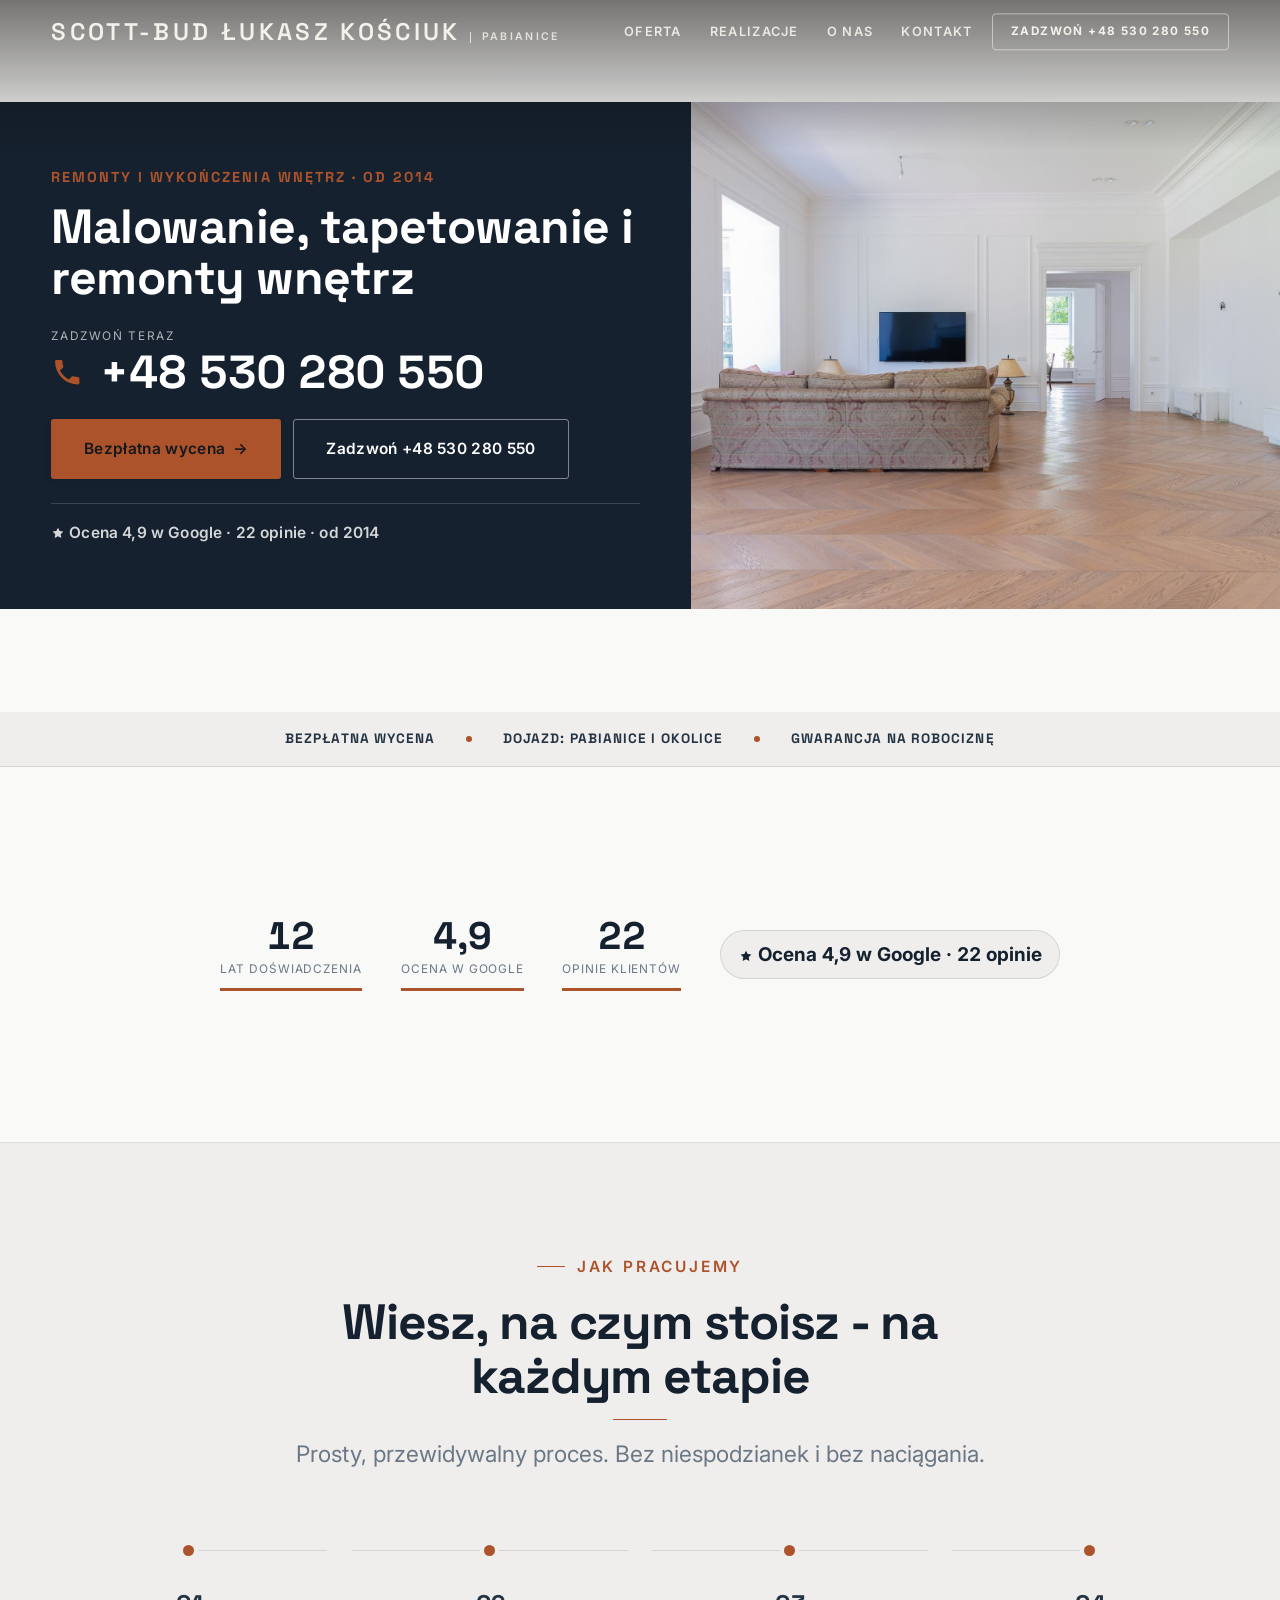
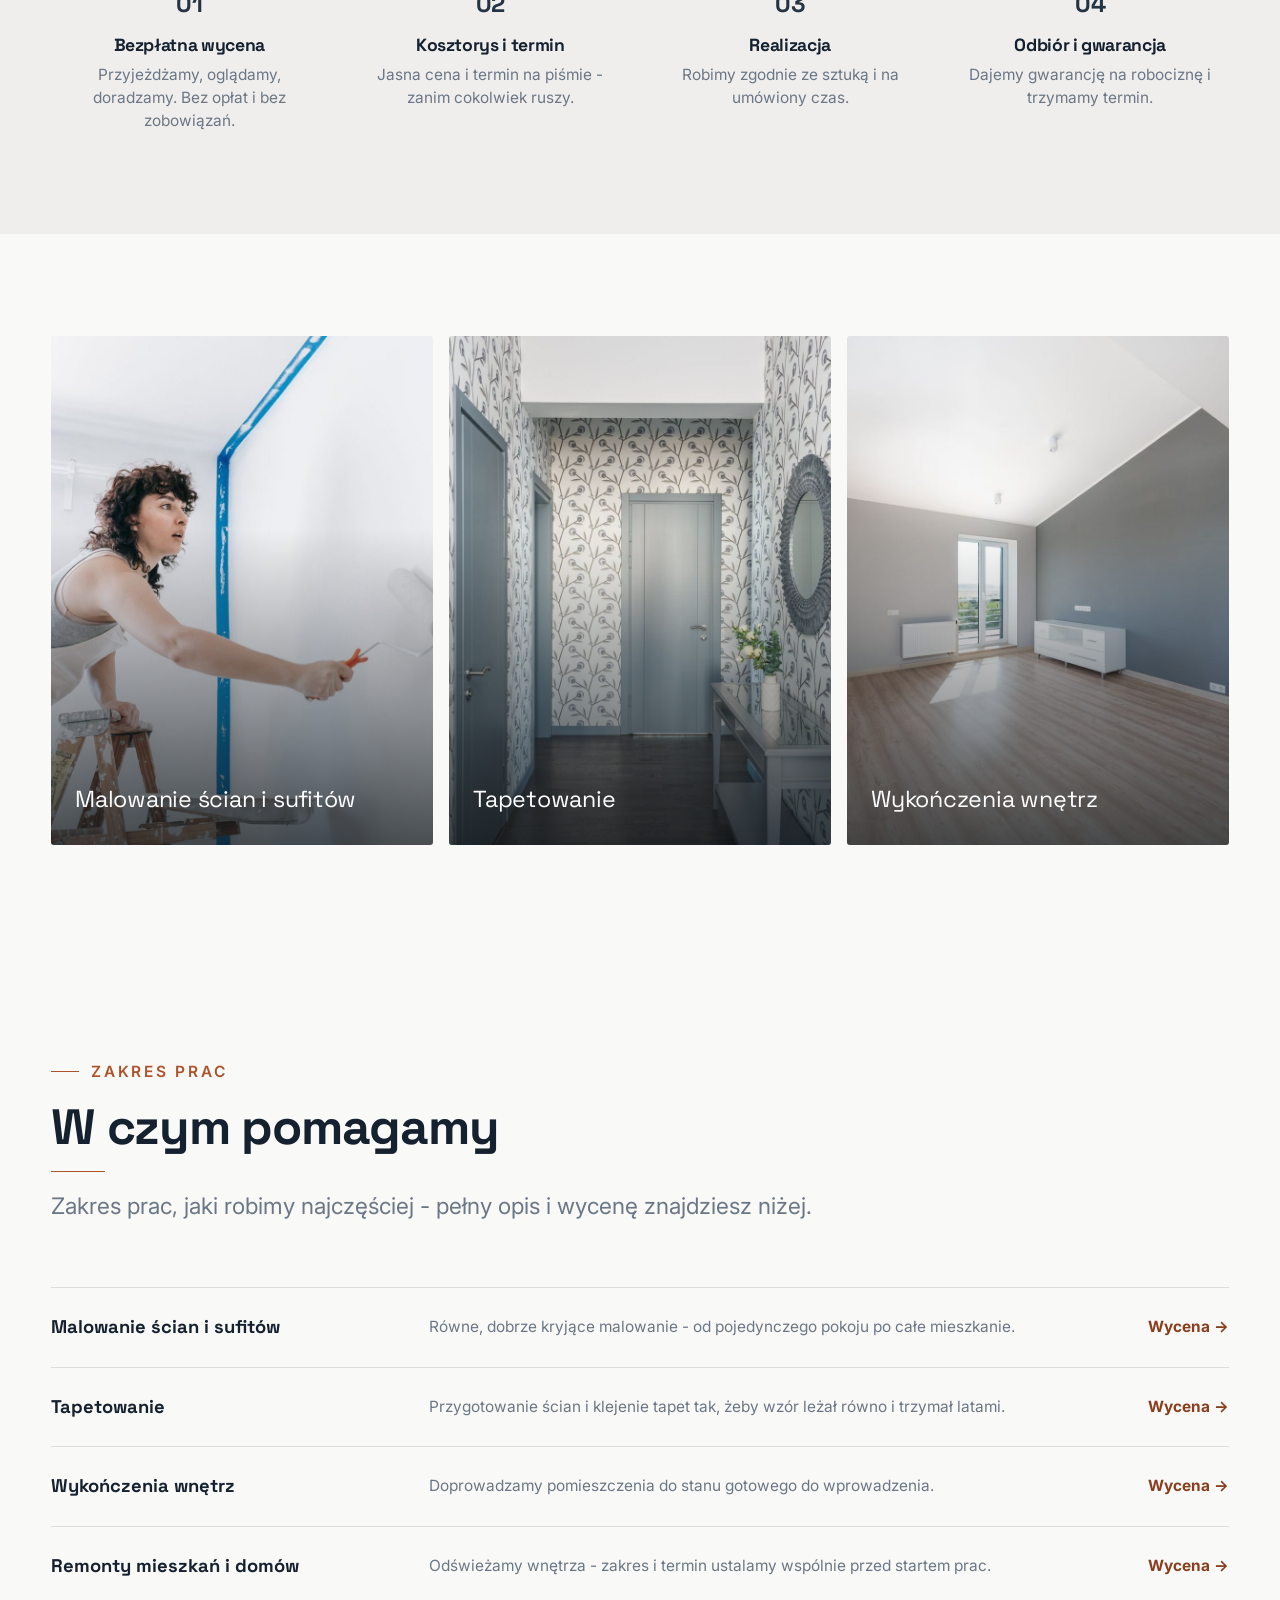
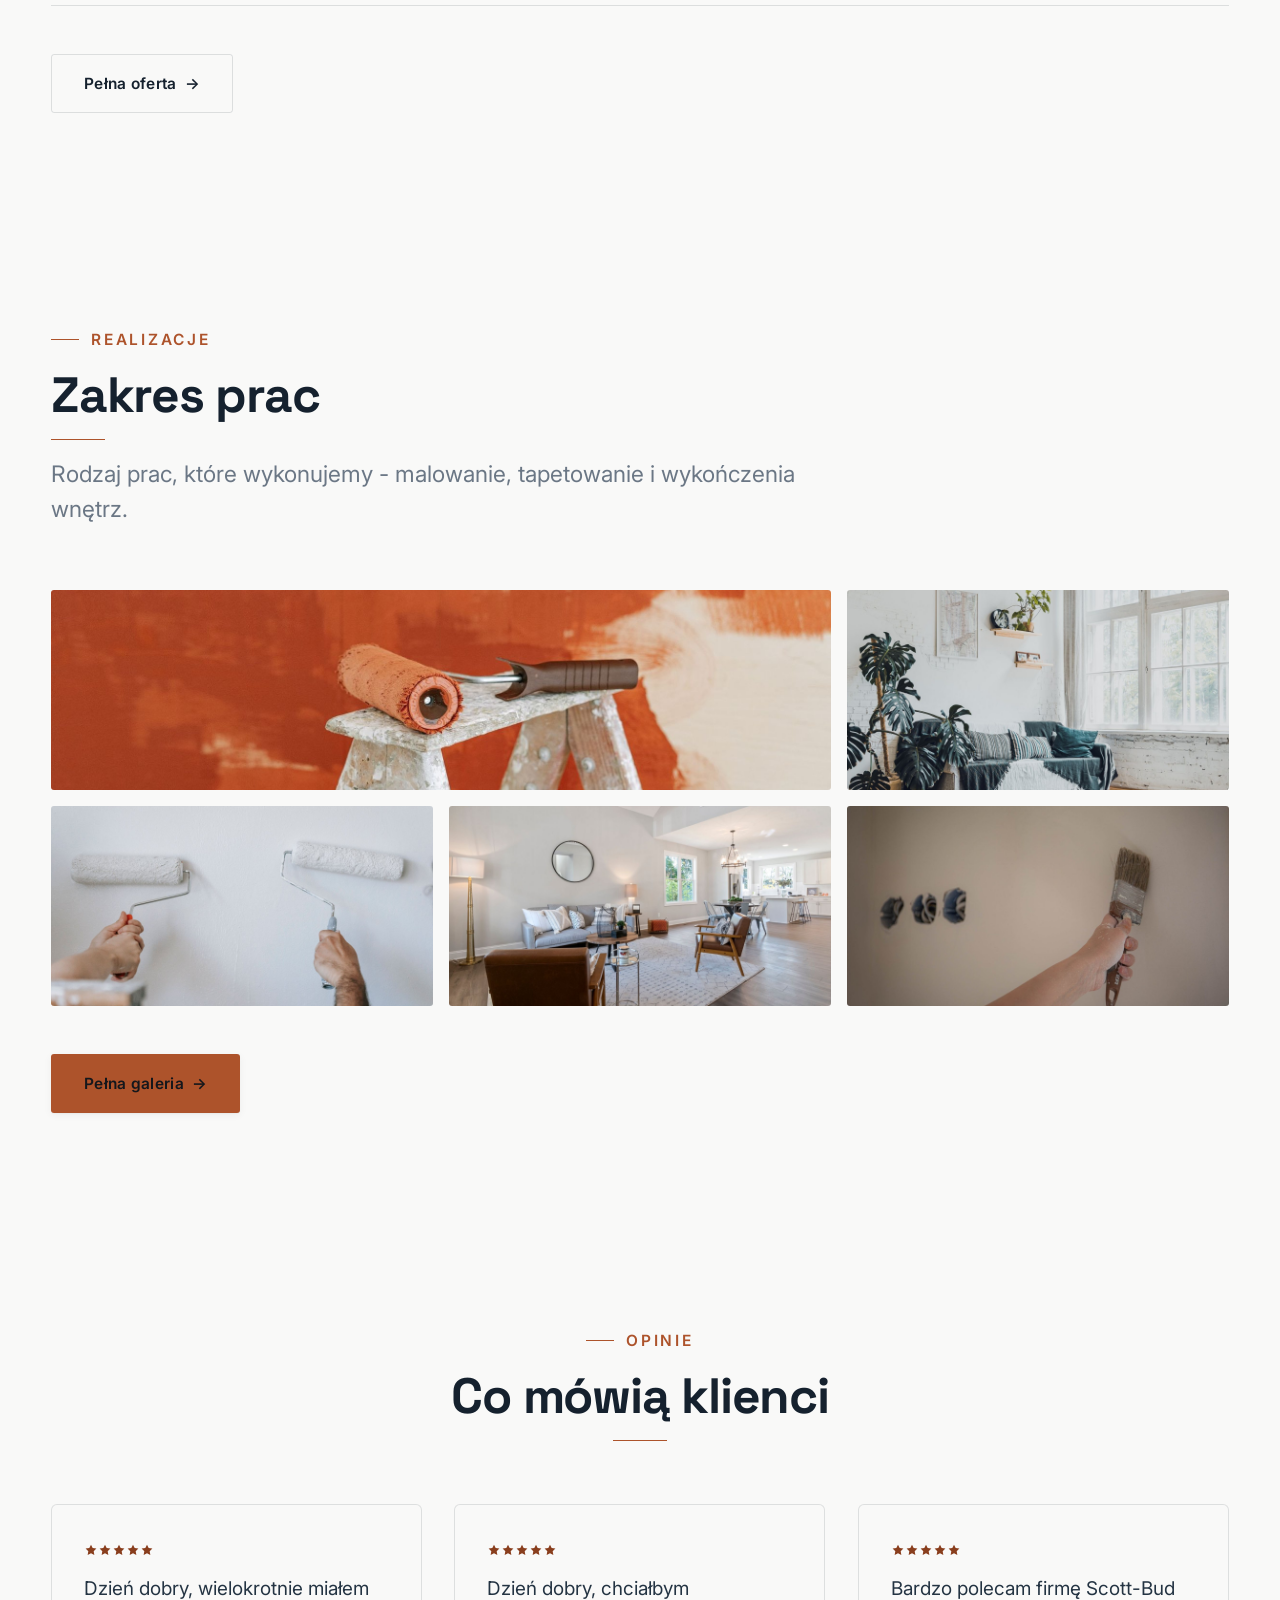
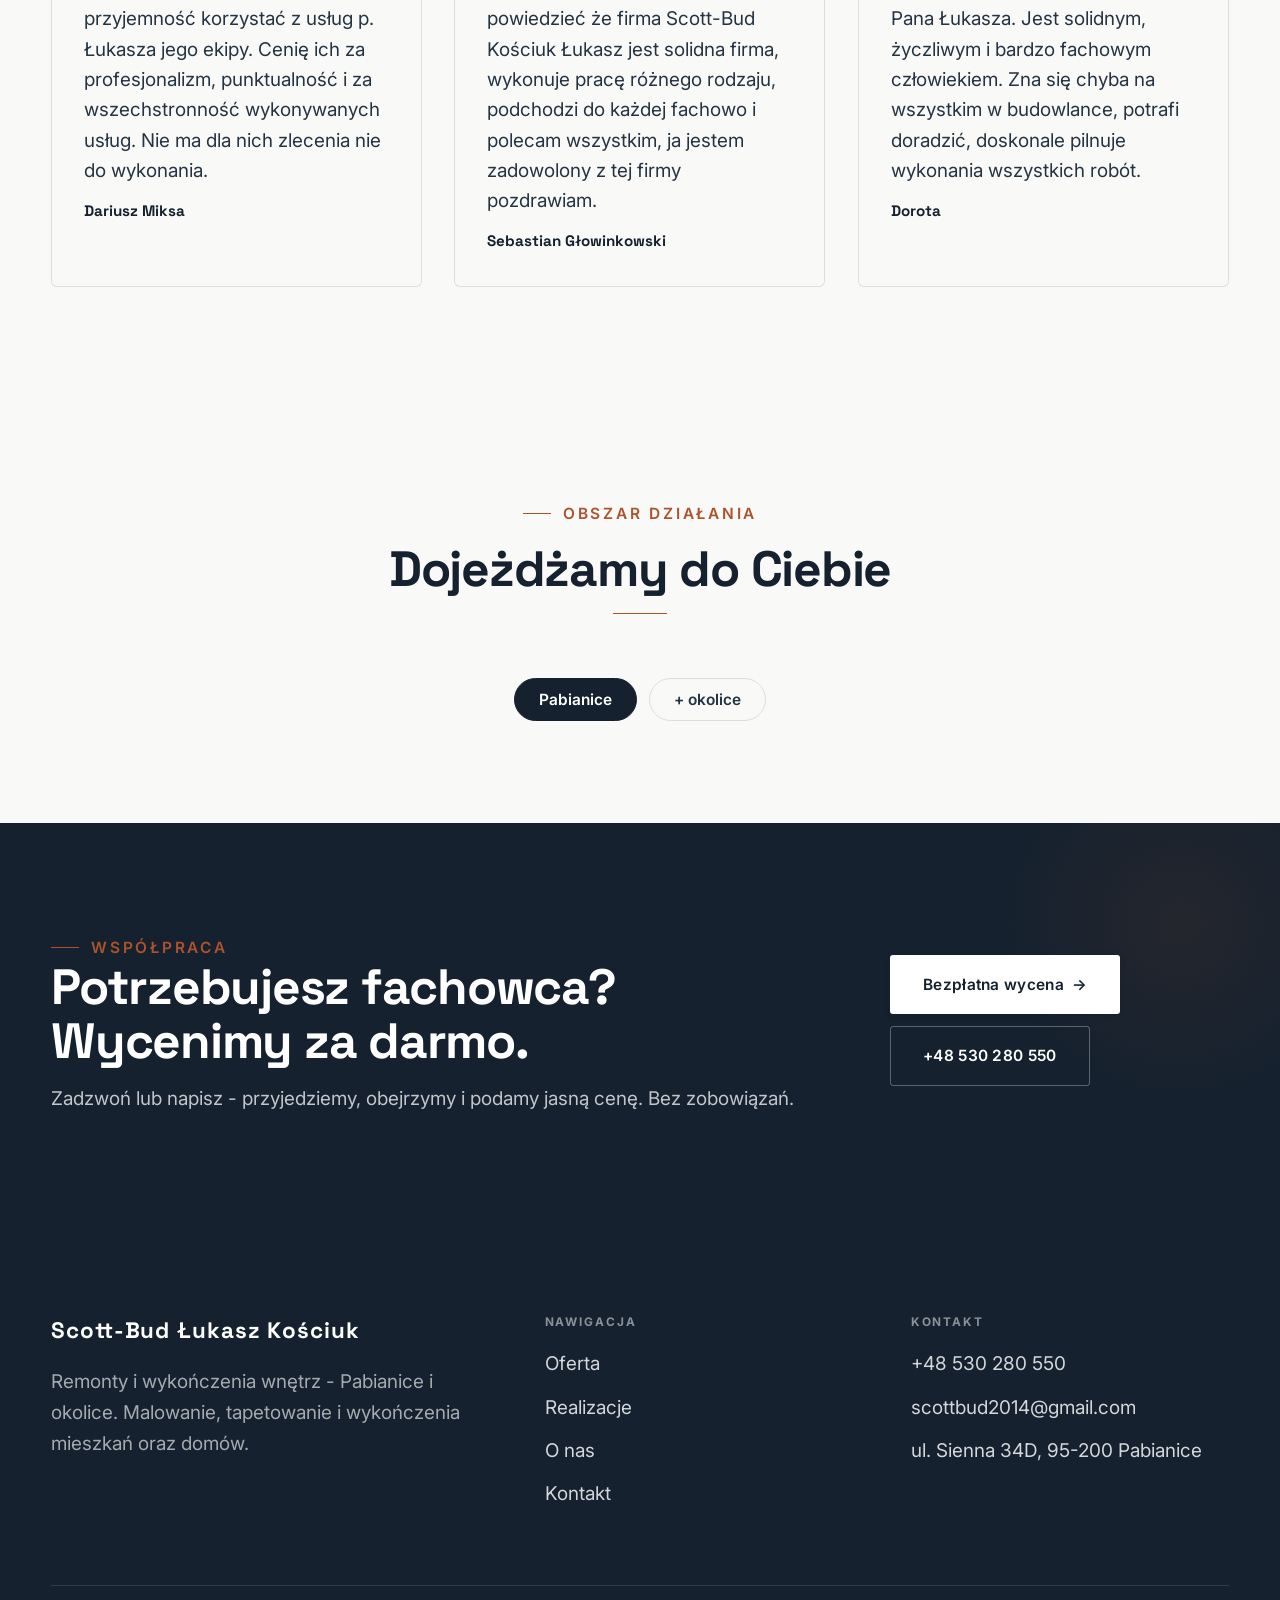
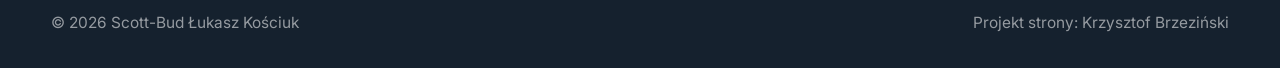
==== commit 299533a1: "[claude-edit][cmt:598956a4-0fc2-4539-8571-1eaf7ae439bb] pakiet zaufania Google: pill 4,9/22 opinie (" ====
--- a/index.html
+++ b/index.html
@@ -9,6 +9,7 @@
 <link rel="preconnect" href="https://fonts.gstatic.com" crossorigin>
 <link href="https://fonts.googleapis.com/css2?family=Space+Grotesk:wght@500;600;700&family=Inter:wght@400;500;600&display=swap" rel="stylesheet">
 <link rel="stylesheet" href="assets/styles.css">
+<meta name="nb-deploy" content="e12929e9b802">
 </head>
 <body>
 
@@ -36,7 +37,7 @@
         <a href="kontakt.html" class="btn btn-accent">Bezpłatna wycena <span class="arr">→</span></a>
         <a href="tel:+48530280550" class="btn btn-ghost hf-ghost">Zadzwoń +48 530 280 550</a>
       </div>
-      <div class="hf-trust">od 2014</div>
+      <div class="hf-trust"><svg class="ico-star" width="14" height="14" viewBox="0 0 24 24" style="vertical-align:-2px" aria-hidden="true"><path d="M12 2.8l2.85 5.8 6.4.93-4.63 4.5 1.1 6.37L12 17.4l-5.72 3 1.1-6.37-4.63-4.5 6.4-.93L12 2.8Z" fill="currentColor"/></svg> Ocena 4,9 w Google · 22 opinie · od 2014</div>
   </div>
 </section>
 <section class="fach-promise">
@@ -48,7 +49,10 @@
   <div class="wrap">
     <div class="tb-stats">
       <div class="tb-stat reveal"><span class="tb-num">12</span><span class="tb-lab">lat doświadczenia</span></div>
+      <div class="tb-stat reveal"><span class="tb-num">4,9</span><span class="tb-lab">ocena w Google</span></div>
+      <div class="tb-stat reveal"><span class="tb-num">22</span><span class="tb-lab">opinie klientów</span></div>
     </div>
+    <div class="tb-google reveal"><svg class="ico-star" width="14" height="14" viewBox="0 0 24 24" style="vertical-align:-2px" aria-hidden="true"><path d="M12 2.8l2.85 5.8 6.4.93-4.63 4.5 1.1 6.37L12 17.4l-5.72 3 1.1-6.37-4.63-4.5 6.4-.93L12 2.8Z" fill="currentColor"/></svg> Ocena 4,9 w Google · 22 opinie</div>
   </div>
 </section>
 <section class="proces fachowcy">
@@ -108,6 +112,19 @@
     <div style="margin-top:var(--space-7)" class="reveal"><a href="realizacje.html" class="btn btn-accent">Pełna galeria <span class="arr">→</span></a></div>
   </div>
 </section>
+<section class="opinie">
+  <div class="wrap">
+    <div class="head center reveal">
+      <span class="eyebrow">Opinie</span>
+      <h2>Co mówią klienci</h2>
+    </div>
+    <div class="opinie-grid">
+      <figure class="op-card reveal"><span class="op-star"><svg class="ico-star" width="14" height="14" viewBox="0 0 24 24" style="vertical-align:-2px" aria-hidden="true"><path d="M12 2.8l2.85 5.8 6.4.93-4.63 4.5 1.1 6.37L12 17.4l-5.72 3 1.1-6.37-4.63-4.5 6.4-.93L12 2.8Z" fill="currentColor"/></svg><svg class="ico-star" width="14" height="14" viewBox="0 0 24 24" style="vertical-align:-2px" aria-hidden="true"><path d="M12 2.8l2.85 5.8 6.4.93-4.63 4.5 1.1 6.37L12 17.4l-5.72 3 1.1-6.37-4.63-4.5 6.4-.93L12 2.8Z" fill="currentColor"/></svg><svg class="ico-star" width="14" height="14" viewBox="0 0 24 24" style="vertical-align:-2px" aria-hidden="true"><path d="M12 2.8l2.85 5.8 6.4.93-4.63 4.5 1.1 6.37L12 17.4l-5.72 3 1.1-6.37-4.63-4.5 6.4-.93L12 2.8Z" fill="currentColor"/></svg><svg class="ico-star" width="14" height="14" viewBox="0 0 24 24" style="vertical-align:-2px" aria-hidden="true"><path d="M12 2.8l2.85 5.8 6.4.93-4.63 4.5 1.1 6.37L12 17.4l-5.72 3 1.1-6.37-4.63-4.5 6.4-.93L12 2.8Z" fill="currentColor"/></svg><svg class="ico-star" width="14" height="14" viewBox="0 0 24 24" style="vertical-align:-2px" aria-hidden="true"><path d="M12 2.8l2.85 5.8 6.4.93-4.63 4.5 1.1 6.37L12 17.4l-5.72 3 1.1-6.37-4.63-4.5 6.4-.93L12 2.8Z" fill="currentColor"/></svg></span><blockquote>Dzień dobry, wielokrotnie miałem przyjemność korzystać z usług p. Łukasza jego ekipy. Cenię ich za profesjonalizm, punktualność i za wszechstronność wykonywanych usług. Nie ma dla nich zlecenia nie do wykonania.</blockquote><span class="op-autor">Dariusz Miksa</span></figure>
+      <figure class="op-card reveal"><span class="op-star"><svg class="ico-star" width="14" height="14" viewBox="0 0 24 24" style="vertical-align:-2px" aria-hidden="true"><path d="M12 2.8l2.85 5.8 6.4.93-4.63 4.5 1.1 6.37L12 17.4l-5.72 3 1.1-6.37-4.63-4.5 6.4-.93L12 2.8Z" fill="currentColor"/></svg><svg class="ico-star" width="14" height="14" viewBox="0 0 24 24" style="vertical-align:-2px" aria-hidden="true"><path d="M12 2.8l2.85 5.8 6.4.93-4.63 4.5 1.1 6.37L12 17.4l-5.72 3 1.1-6.37-4.63-4.5 6.4-.93L12 2.8Z" fill="currentColor"/></svg><svg class="ico-star" width="14" height="14" viewBox="0 0 24 24" style="vertical-align:-2px" aria-hidden="true"><path d="M12 2.8l2.85 5.8 6.4.93-4.63 4.5 1.1 6.37L12 17.4l-5.72 3 1.1-6.37-4.63-4.5 6.4-.93L12 2.8Z" fill="currentColor"/></svg><svg class="ico-star" width="14" height="14" viewBox="0 0 24 24" style="vertical-align:-2px" aria-hidden="true"><path d="M12 2.8l2.85 5.8 6.4.93-4.63 4.5 1.1 6.37L12 17.4l-5.72 3 1.1-6.37-4.63-4.5 6.4-.93L12 2.8Z" fill="currentColor"/></svg><svg class="ico-star" width="14" height="14" viewBox="0 0 24 24" style="vertical-align:-2px" aria-hidden="true"><path d="M12 2.8l2.85 5.8 6.4.93-4.63 4.5 1.1 6.37L12 17.4l-5.72 3 1.1-6.37-4.63-4.5 6.4-.93L12 2.8Z" fill="currentColor"/></svg></span><blockquote>Dzień dobry, chciałbym powiedzieć że firma Scott-Bud Kościuk Łukasz jest solidna firma, wykonuje pracę różnego rodzaju, podchodzi do każdej fachowo i polecam wszystkim, ja jestem zadowolony z tej firmy pozdrawiam.</blockquote><span class="op-autor">Sebastian Głowinkowski</span></figure>
+      <figure class="op-card reveal"><span class="op-star"><svg class="ico-star" width="14" height="14" viewBox="0 0 24 24" style="vertical-align:-2px" aria-hidden="true"><path d="M12 2.8l2.85 5.8 6.4.93-4.63 4.5 1.1 6.37L12 17.4l-5.72 3 1.1-6.37-4.63-4.5 6.4-.93L12 2.8Z" fill="currentColor"/></svg><svg class="ico-star" width="14" height="14" viewBox="0 0 24 24" style="vertical-align:-2px" aria-hidden="true"><path d="M12 2.8l2.85 5.8 6.4.93-4.63 4.5 1.1 6.37L12 17.4l-5.72 3 1.1-6.37-4.63-4.5 6.4-.93L12 2.8Z" fill="currentColor"/></svg><svg class="ico-star" width="14" height="14" viewBox="0 0 24 24" style="vertical-align:-2px" aria-hidden="true"><path d="M12 2.8l2.85 5.8 6.4.93-4.63 4.5 1.1 6.37L12 17.4l-5.72 3 1.1-6.37-4.63-4.5 6.4-.93L12 2.8Z" fill="currentColor"/></svg><svg class="ico-star" width="14" height="14" viewBox="0 0 24 24" style="vertical-align:-2px" aria-hidden="true"><path d="M12 2.8l2.85 5.8 6.4.93-4.63 4.5 1.1 6.37L12 17.4l-5.72 3 1.1-6.37-4.63-4.5 6.4-.93L12 2.8Z" fill="currentColor"/></svg><svg class="ico-star" width="14" height="14" viewBox="0 0 24 24" style="vertical-align:-2px" aria-hidden="true"><path d="M12 2.8l2.85 5.8 6.4.93-4.63 4.5 1.1 6.37L12 17.4l-5.72 3 1.1-6.37-4.63-4.5 6.4-.93L12 2.8Z" fill="currentColor"/></svg></span><blockquote>Bardzo polecam firmę Scott-Bud Pana Łukasza. Jest solidnym, życzliwym i bardzo fachowym człowiekiem. Zna się chyba na wszystkim w budowlance, potrafi doradzić, doskonale pilnuje wykonania wszystkich robót.</blockquote><span class="op-autor">Dorota</span></figure>
+    </div>
+  </div>
+</section>
 <section class="obszar">
   <div class="wrap">
     <div class="head center reveal">
